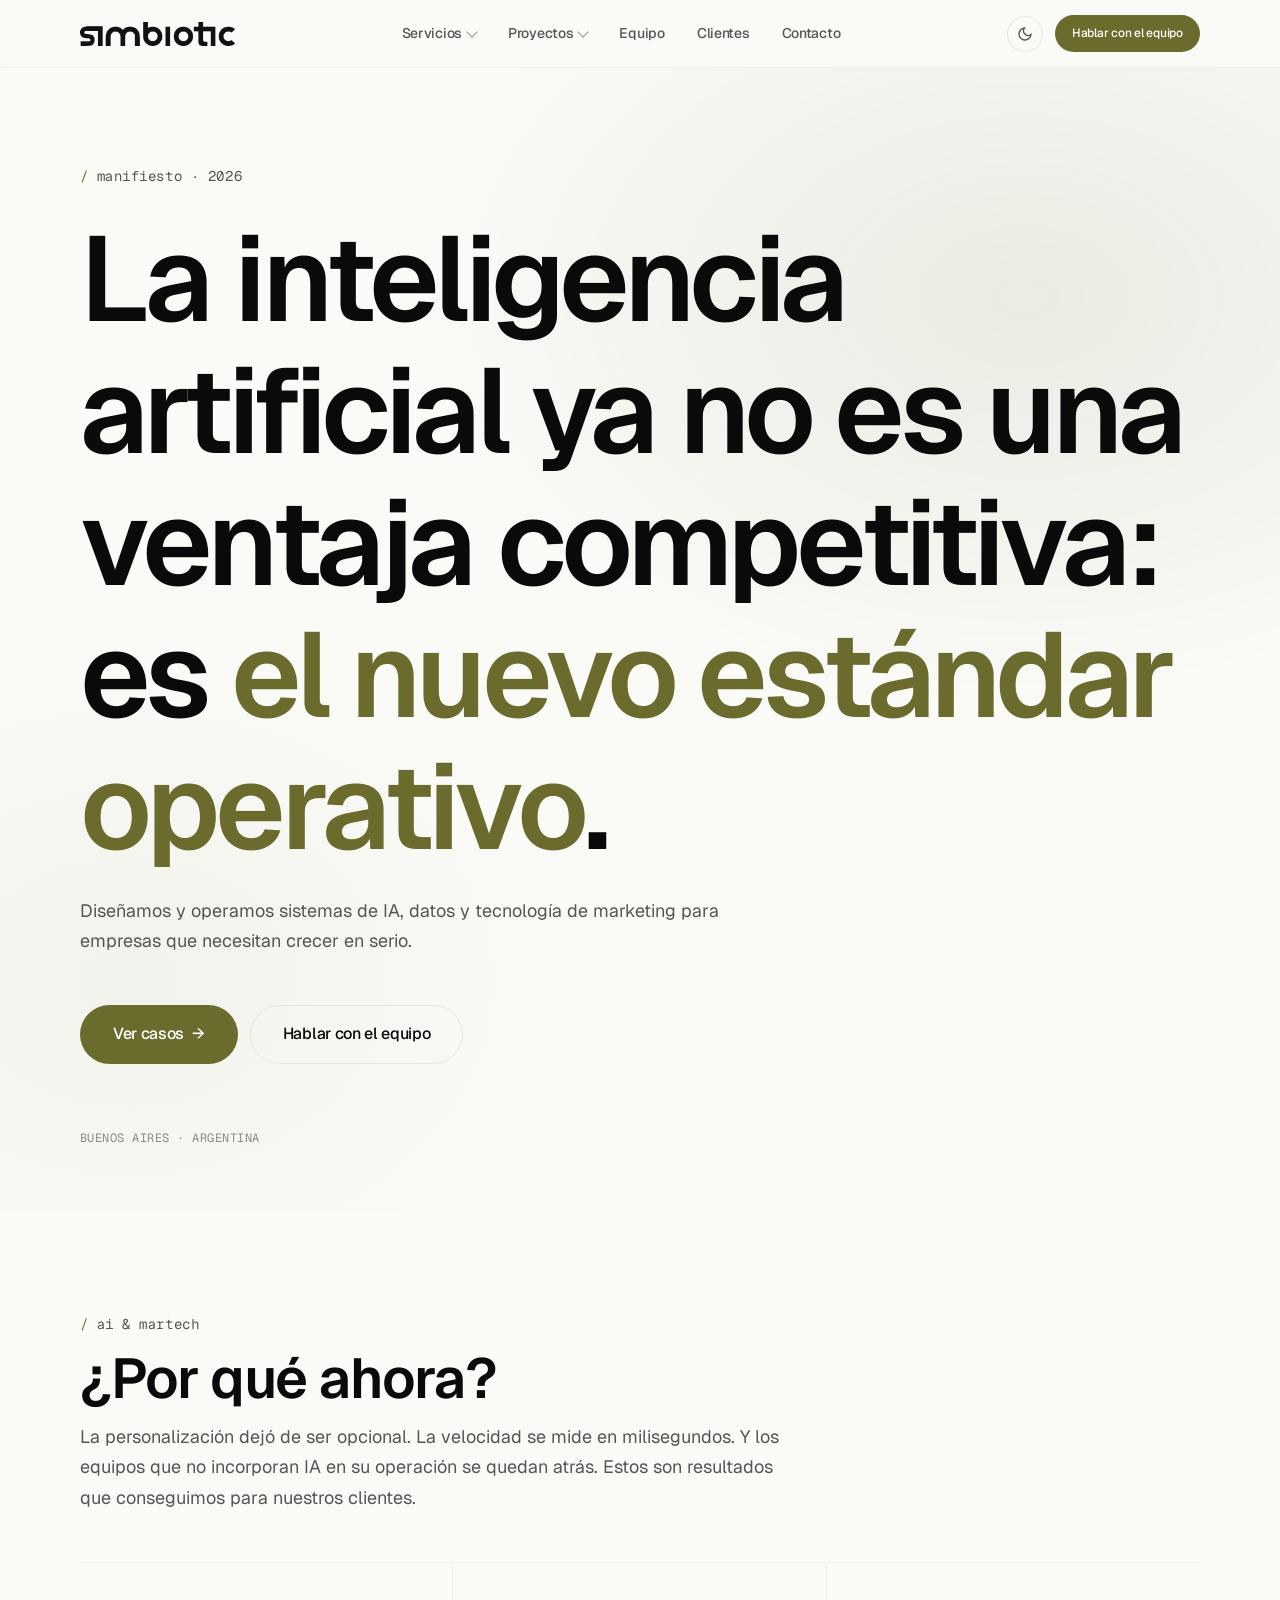
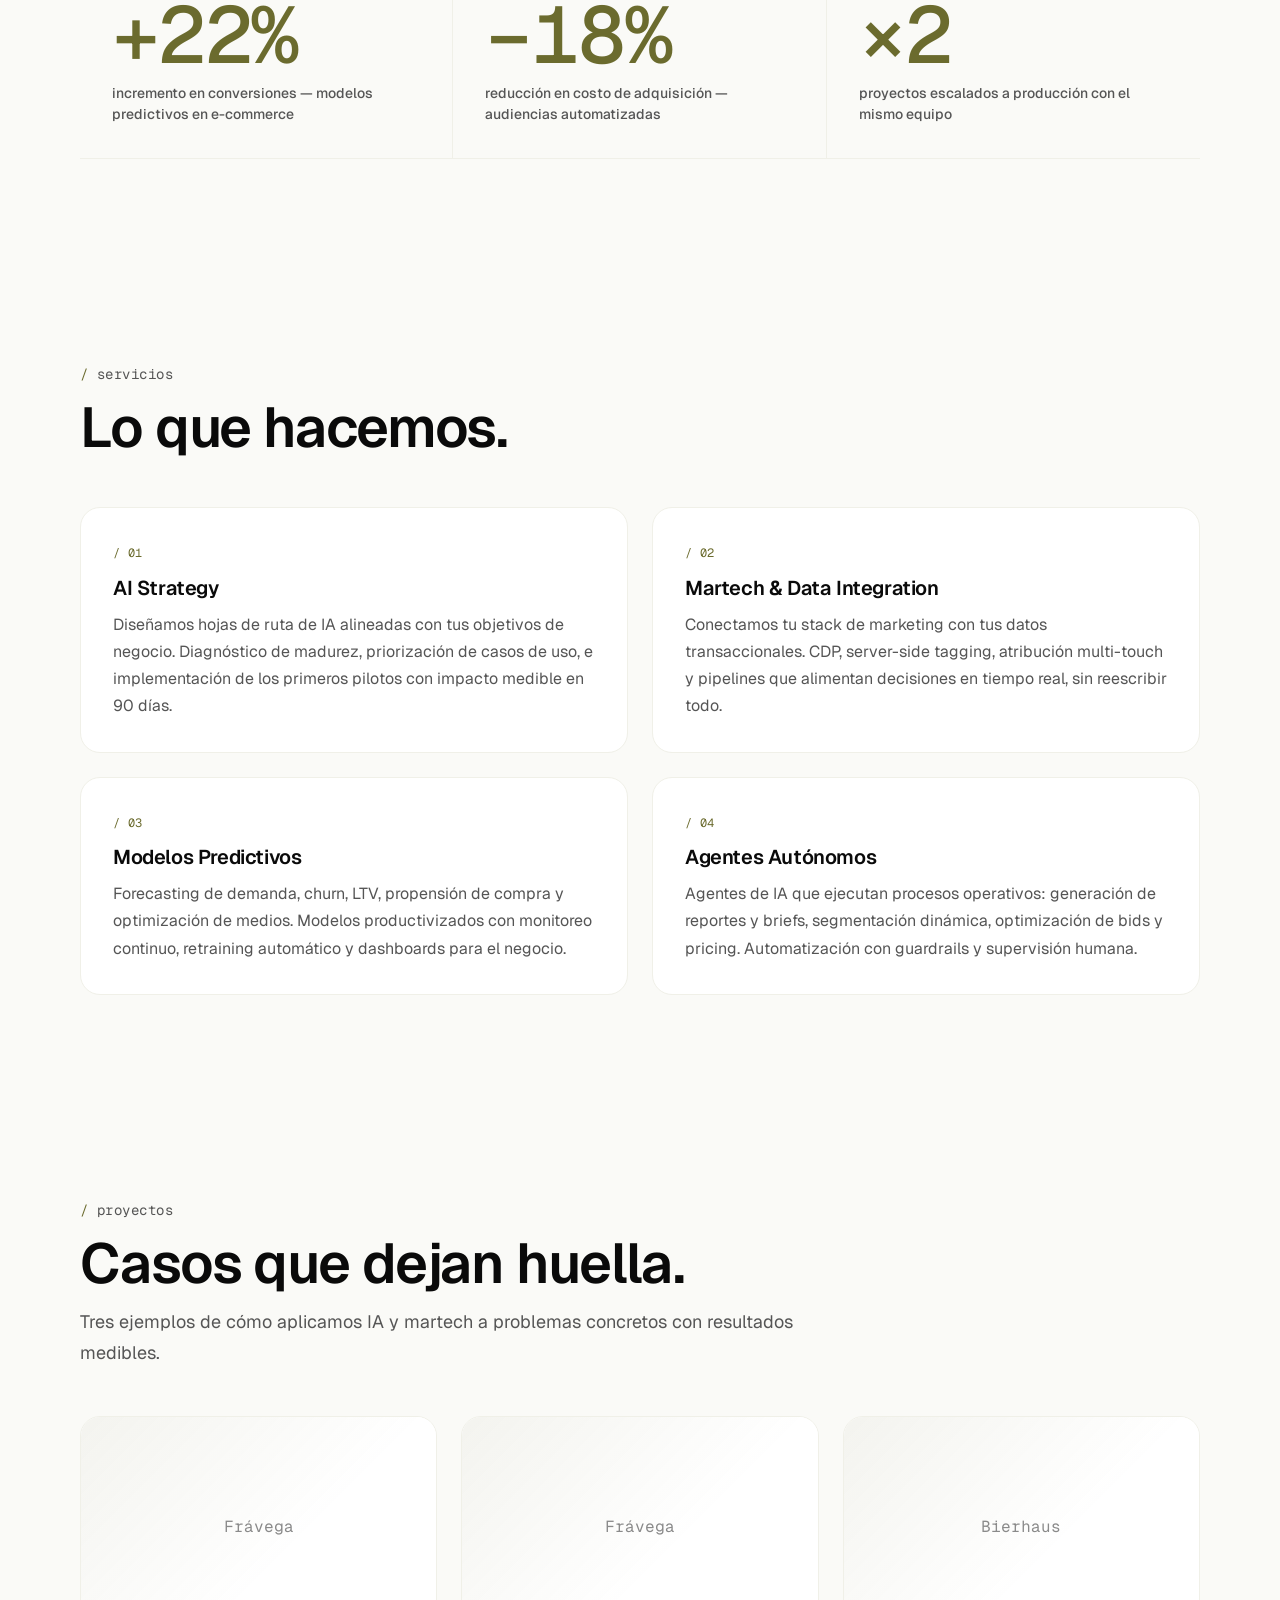
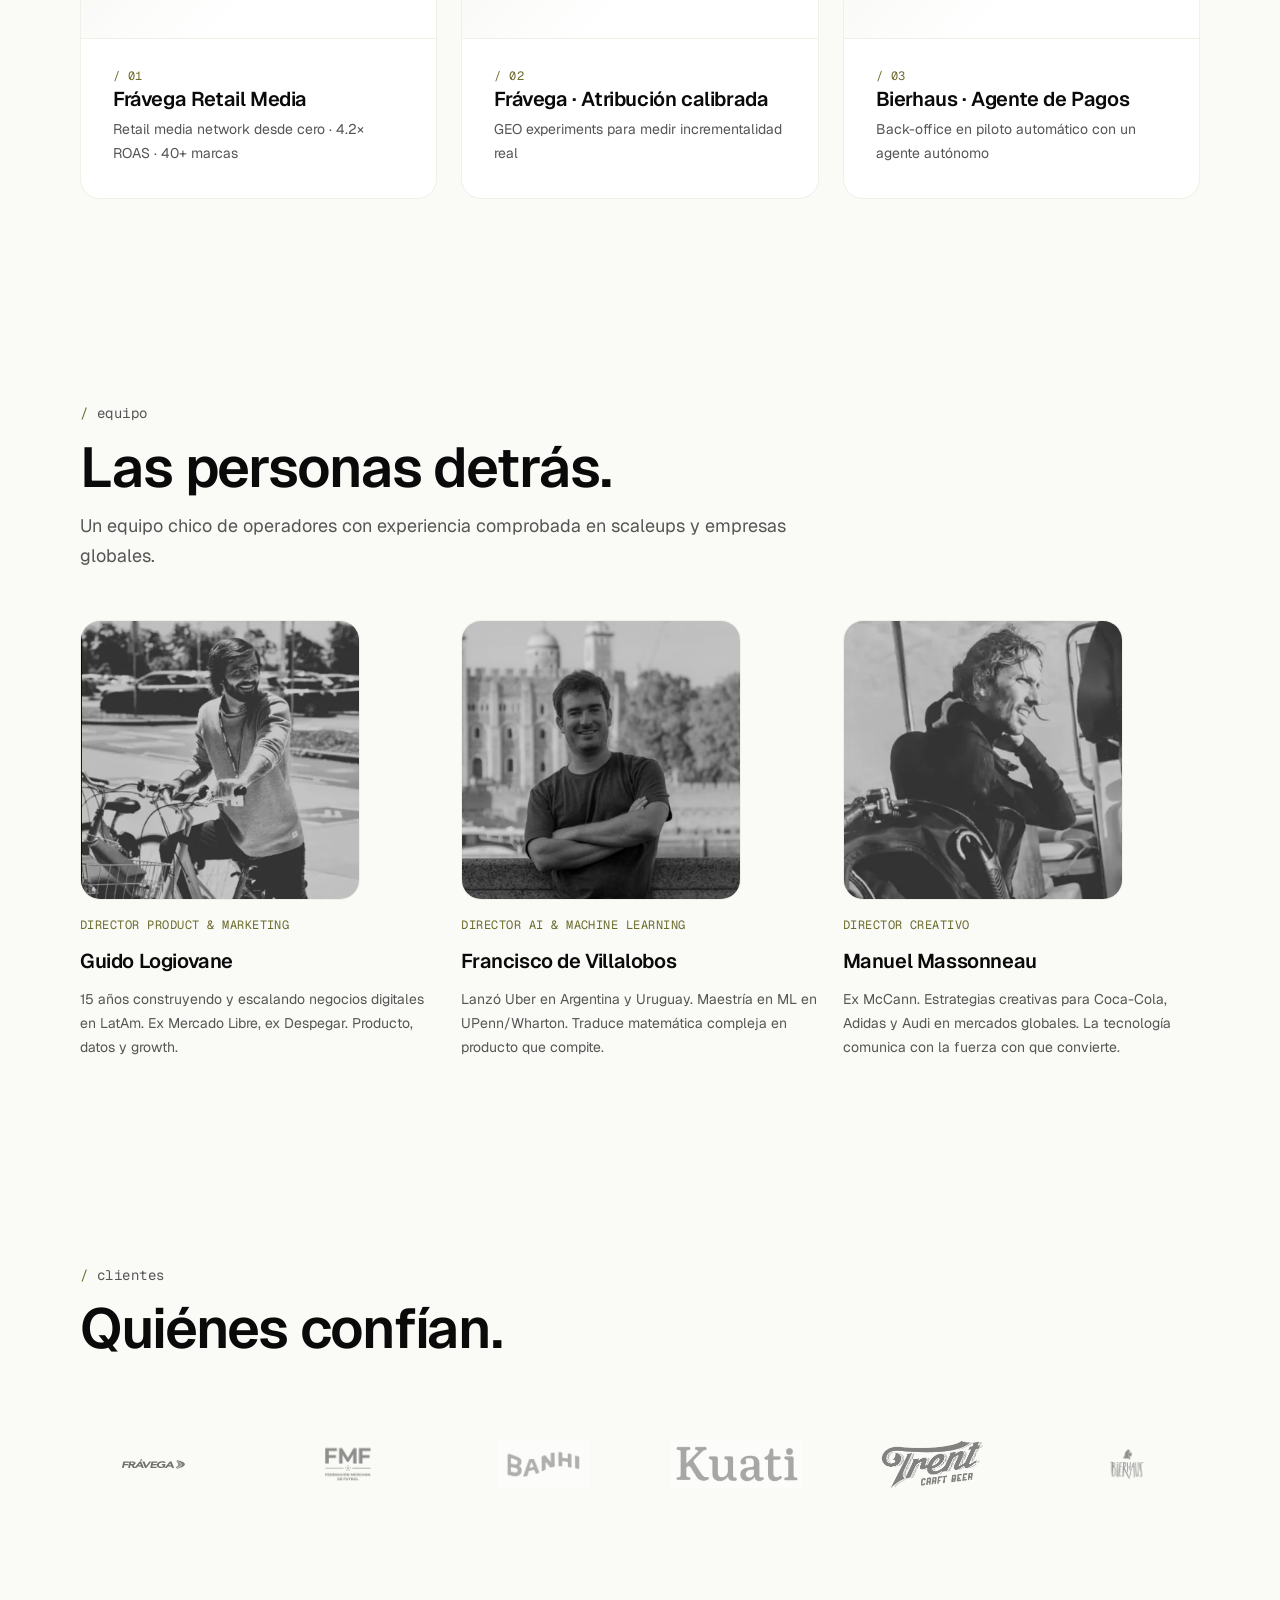
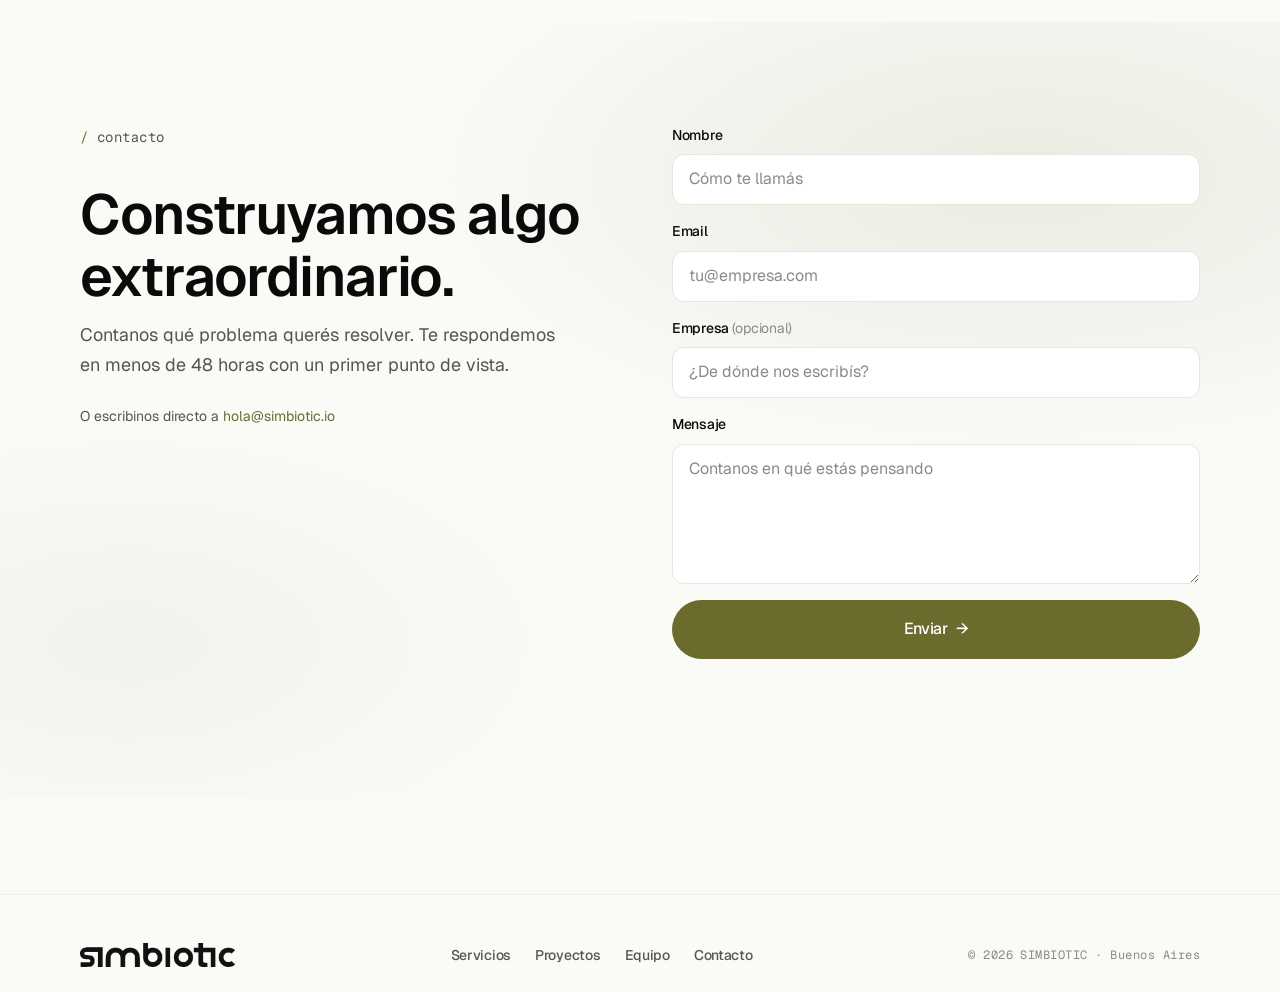
==== index.html @ d479ae29 "fix(content): correccion de Media Mix + reemplazo de izzi por Bierhaus CORRECCIONES POR FEEDBACK DEL" ====
<!doctype html>
<html lang="es">
<head>
  <meta charset="utf-8">
  <meta name="viewport" content="width=device-width, initial-scale=1, viewport-fit=cover">
  <meta name="description" content="SIMBIOTIC — Consultora de AI & Martech en Buenos Aires. Diseñamos y operamos sistemas de inteligencia artificial, datos y tecnología de marketing que crecen con tu negocio.">
  <meta name="theme-color" content="#fafaf7" media="(prefers-color-scheme: light)">
  <meta name="theme-color" content="#0a0a0a" media="(prefers-color-scheme: dark)">

  <title>SIMBIOTIC — AI & Martech Consultancy</title>

  <link rel="canonical" href="https://simbiotic.io/">
  <link rel="icon" type="image/png" sizes="16x16" href="./public/favicon-16.png">
  <link rel="icon" type="image/png" sizes="512x512" href="./public/pwa-512.png">
  <link rel="apple-touch-icon" href="./public/pwa-512.png">

  <!-- Anti-FOUC: aplica dark mode antes de renderizar si el usuario lo eligió. -->
  <script>
    (function () {
      try {
        if (localStorage.getItem("simbiotic-theme") === "dark") {
          document.documentElement.setAttribute("data-theme", "dark");
        }
      } catch (_) {}
    })();
  </script>

  <!-- Geist + Geist Mono via Google Fonts -->
  <link rel="preconnect" href="https://fonts.googleapis.com">
  <link rel="preconnect" href="https://fonts.gstatic.com" crossorigin>
  <link rel="stylesheet" href="https://fonts.googleapis.com/css2?family=Geist:wght@300;400;500;600;700&family=Geist+Mono:wght@400;500&display=swap">

  <link rel="stylesheet" href="./css/main.css">

  <!-- Open Graph (placeholder hasta generar OG image en Fase 6) -->
  <meta property="og:title" content="SIMBIOTIC — AI & Martech Consultancy">
  <meta property="og:description" content="Diseñamos sistemas de IA y martech que escalan. Consultora en Buenos Aires.">
  <meta property="og:url" content="https://simbiotic.io/">
  <meta property="og:type" content="website">
  <meta property="og:image" content="./assets/img/simbiotic-logo-blanco.png">
  <meta name="twitter:card" content="summary_large_image">
</head>
<body>

  <!-- ============================================================
       NAV
       ============================================================ -->
  <nav class="nav" aria-label="Principal">
    <div class="nav-inner">
      <a href="/" class="nav-logo" aria-label="SIMBIOTIC — Inicio">
        <img class="logo-dark"  src="./assets/img/simbiotic-logo-blanco.webp" alt="SIMBIOTIC" width="155" height="24">
        <img class="logo-light" src="./assets/img/simbiotic-logo-negro.webp"  alt=""           width="155" height="24" aria-hidden="true">
      </a>

      <ul class="nav-links">
        <!-- Mega: Servicios -->
        <li class="nav-item nav-item--mega">
          <button class="nav-link" type="button">Servicios</button>
          <div class="nav-mega nav-mega--services">
            <div class="nav-mega-inner">
              <a class="nav-mega-feature" href="#servicios">
                <span class="tag tag-accent">destacado</span>
                <h3>AI Strategy</h3>
                <p>Hojas de ruta para integrar IA en operaciones, marketing y producto. Foco en ROI y adopción real.</p>
              </a>
              <div>
                <p class="nav-mega-list-title">capacidades</p>
                <ul class="nav-mega-list">
                  <li><a class="nav-mega-link" href="#servicios">
                    <strong>Modelos predictivos</strong>
                    <span>Forecasting, churn, LTV, propensión</span>
                  </a></li>
                  <li><a class="nav-mega-link" href="#servicios">
                    <strong>Martech & Data</strong>
                    <span>CDP, server-side tagging, atribución</span>
                  </a></li>
                  <li><a class="nav-mega-link" href="#servicios">
                    <strong>Agentes autónomos</strong>
                    <span>Reportes, briefs, optimización de bids</span>
                  </a></li>
                </ul>
              </div>
              <div>
                <p class="nav-mega-list-title">industrias</p>
                <ul class="nav-mega-list">
                  <li><a class="nav-mega-link" href="#proyectos"><strong>Retail</strong><span>E-commerce, retail media, pricing</span></a></li>
                  <li><a class="nav-mega-link" href="#proyectos"><strong>Telco</strong><span>Churn, upsell, retención</span></a></li>
                  <li><a class="nav-mega-link" href="#proyectos"><strong>Financial Services</strong><span>Fraud, scoring, growth</span></a></li>
                </ul>
              </div>
            </div>
          </div>
        </li>

        <!-- Mega: Proyectos -->
        <li class="nav-item nav-item--mega">
          <button class="nav-link" type="button">Proyectos</button>
          <div class="nav-mega nav-mega--projects">
            <div class="nav-mega-inner">
              <a class="nav-mega-tile" href="./casos/fravega-retail-media.html">
                <div class="nav-mega-tile-media" data-placeholder="Frávega"></div>
                <span class="nav-mega-tile-num">/ 01</span>
                <h4 class="nav-mega-tile-title">Frávega Retail Media</h4>
                <p class="nav-mega-tile-meta">Retail media network · 4.2× ROAS</p>
              </a>
              <a class="nav-mega-tile" href="./casos/fravega-media-mix.html">
                <div class="nav-mega-tile-media" data-placeholder="Frávega"></div>
                <span class="nav-mega-tile-num">/ 02</span>
                <h4 class="nav-mega-tile-title">Frávega · Atribución</h4>
                <p class="nav-mega-tile-meta">GEO experiments · branding + performance</p>
              </a>
              <a class="nav-mega-tile" href="./casos/bierhaus-pagos.html">
                <div class="nav-mega-tile-media" data-placeholder="Bierhaus"></div>
                <span class="nav-mega-tile-num">/ 03</span>
                <h4 class="nav-mega-tile-title">Bierhaus · Agente de Pagos</h4>
                <p class="nav-mega-tile-meta">Back-office en piloto automático</p>
              </a>
            </div>
          </div>
        </li>

        <li class="nav-item"><a class="nav-link" href="#equipo">Equipo</a></li>
        <li class="nav-item"><a class="nav-link" href="#clientes">Clientes</a></li>
        <li class="nav-item"><a class="nav-link" href="#contacto">Contacto</a></li>
      </ul>

      <div class="nav-actions">
        <button class="theme-toggle" data-theme-toggle aria-label="Cambiar tema">
          <svg class="icon-light" viewBox="0 0 24 24" fill="none" stroke="currentColor" stroke-width="2" aria-hidden="true">
            <circle cx="12" cy="12" r="4"/>
            <path d="M12 2v2M12 20v2M4.93 4.93l1.41 1.41M17.66 17.66l1.41 1.41M2 12h2M20 12h2M6.34 17.66l-1.41 1.41M19.07 4.93l-1.41 1.41"/>
          </svg>
          <svg class="icon-dark" viewBox="0 0 24 24" fill="none" stroke="currentColor" stroke-width="2" aria-hidden="true">
            <path d="M21 12.79A9 9 0 1 1 11.21 3 7 7 0 0 0 21 12.79z"/>
          </svg>
        </button>
        <a class="btn btn-primary btn-sm" href="#contacto">Hablar con el equipo</a>
        <button class="nav-toggle" aria-label="Abrir menú" aria-expanded="false">
          <span></span>
        </button>
      </div>
    </div>
  </nav>

  <main>

    <!-- ============================================================
         HERO + MANIFIESTO
         ============================================================ -->
    <section class="hero hero-mesh" id="inicio">
      <div class="container">
        <span class="section-tag reveal">manifiesto · 2026</span>
        <h1 class="hero-quote reveal">
          La inteligencia artificial ya no es una ventaja competitiva: es <span class="accent">el nuevo estándar operativo</span>.
        </h1>
        <p class="hero-sub reveal">
          Diseñamos y operamos sistemas de IA, datos y tecnología de marketing
          para empresas que necesitan crecer en serio.
        </p>
        <div class="hero-actions reveal">
          <a class="btn btn-primary btn-lg btn-arrow" href="#proyectos">Ver casos</a>
          <a class="btn btn-ghost btn-lg" href="#contacto">Hablar con el equipo</a>
        </div>
        <p class="mono text-subtle reveal" style="margin-top: var(--space-8); font-size: var(--fs-xs); letter-spacing: var(--tracking-wide); text-transform: uppercase;">
          Buenos Aires · Argentina
        </p>
      </div>
    </section>

    <!-- ============================================================
         AI & MARTECH — KPIs
         ============================================================ -->
    <section class="section" id="por-que">
      <div class="container">
        <div class="section-head reveal">
          <span class="section-tag">ai & martech</span>
          <h2>¿Por qué ahora?</h2>
          <p class="text-muted" style="font-size: var(--fs-lg);">
            La personalización dejó de ser opcional. La velocidad se mide en milisegundos. Y los equipos que no incorporan IA en su operación se quedan atrás. Estos son resultados que conseguimos para nuestros clientes.
          </p>
        </div>

        <div class="kpi-row reveal">
          <div class="kpi">
            <span class="kpi-value"><span class="accent">+22%</span></span>
            <span class="kpi-label">incremento en conversiones — modelos predictivos en e-commerce</span>
          </div>
          <div class="kpi">
            <span class="kpi-value"><span class="accent">−18%</span></span>
            <span class="kpi-label">reducción en costo de adquisición — audiencias automatizadas</span>
          </div>
          <div class="kpi">
            <span class="kpi-value"><span class="accent">×2</span></span>
            <span class="kpi-label">proyectos escalados a producción con el mismo equipo</span>
          </div>
        </div>
      </div>
    </section>

    <!-- ============================================================
         SERVICIOS
         ============================================================ -->
    <section class="section" id="servicios">
      <div class="container">
        <div class="section-head reveal">
          <span class="section-tag">servicios</span>
          <h2>Lo que hacemos.</h2>
        </div>

        <div class="grid-2">
          <article class="card card-service reveal">
            <span class="mono text-accent" style="font-size: var(--fs-xs); letter-spacing: var(--tracking-wide);">/ 01</span>
            <h3 class="card-title" style="margin-top: var(--space-3);">AI Strategy</h3>
            <p class="card-body">
              Diseñamos hojas de ruta de IA alineadas con tus objetivos de negocio.
              Diagnóstico de madurez, priorización de casos de uso, e implementación
              de los primeros pilotos con impacto medible en 90 días.
            </p>
          </article>

          <article class="card card-service reveal">
            <span class="mono text-accent" style="font-size: var(--fs-xs); letter-spacing: var(--tracking-wide);">/ 02</span>
            <h3 class="card-title" style="margin-top: var(--space-3);">Martech & Data Integration</h3>
            <p class="card-body">
              Conectamos tu stack de marketing con tus datos transaccionales.
              CDP, server-side tagging, atribución multi-touch y pipelines que
              alimentan decisiones en tiempo real, sin reescribir todo.
            </p>
          </article>

          <article class="card card-service reveal">
            <span class="mono text-accent" style="font-size: var(--fs-xs); letter-spacing: var(--tracking-wide);">/ 03</span>
            <h3 class="card-title" style="margin-top: var(--space-3);">Modelos Predictivos</h3>
            <p class="card-body">
              Forecasting de demanda, churn, LTV, propensión de compra y
              optimización de medios. Modelos productivizados con monitoreo
              continuo, retraining automático y dashboards para el negocio.
            </p>
          </article>

          <article class="card card-service reveal">
            <span class="mono text-accent" style="font-size: var(--fs-xs); letter-spacing: var(--tracking-wide);">/ 04</span>
            <h3 class="card-title" style="margin-top: var(--space-3);">Agentes Autónomos</h3>
            <p class="card-body">
              Agentes de IA que ejecutan procesos operativos: generación de
              reportes y briefs, segmentación dinámica, optimización de bids
              y pricing. Automatización con guardrails y supervisión humana.
            </p>
          </article>
        </div>
      </div>
    </section>

    <!-- ============================================================
         PROYECTOS / CASOS
         ============================================================ -->
    <section class="section" id="proyectos">
      <div class="container">
        <div class="section-head reveal">
          <span class="section-tag">proyectos</span>
          <h2>Casos que dejan huella.</h2>
          <p class="text-muted" style="font-size: var(--fs-lg);">
            Tres ejemplos de cómo aplicamos IA y martech a problemas concretos
            con resultados medibles.
          </p>
        </div>

        <div class="grid-3">
          <a class="case-card reveal" href="./casos/fravega-retail-media.html">
            <div class="case-card-media" style="background: linear-gradient(135deg, var(--accent-soft), transparent 60%), var(--surface-elevated);">
              <span class="mono text-subtle">Frávega</span>
            </div>
            <div class="case-card-body">
              <span class="case-card-num">/ 01</span>
              <h3 class="case-card-title">Frávega Retail Media</h3>
              <p class="case-card-meta">Retail media network desde cero · 4.2× ROAS · 40+ marcas</p>
            </div>
          </a>

          <a class="case-card reveal" href="./casos/fravega-media-mix.html">
            <div class="case-card-media" style="background: linear-gradient(135deg, var(--accent-soft), transparent 60%), var(--surface-elevated);">
              <span class="mono text-subtle">Frávega</span>
            </div>
            <div class="case-card-body">
              <span class="case-card-num">/ 02</span>
              <h3 class="case-card-title">Frávega · Atribución calibrada</h3>
              <p class="case-card-meta">GEO experiments para medir incrementalidad real</p>
            </div>
          </a>

          <a class="case-card reveal" href="./casos/bierhaus-pagos.html">
            <div class="case-card-media" style="background: linear-gradient(135deg, var(--accent-soft), transparent 60%), var(--surface-elevated);">
              <span class="mono text-subtle">Bierhaus</span>
            </div>
            <div class="case-card-body">
              <span class="case-card-num">/ 03</span>
              <h3 class="case-card-title">Bierhaus · Agente de Pagos</h3>
              <p class="case-card-meta">Back-office en piloto automático con un agente autónomo</p>
            </div>
          </a>
        </div>
      </div>
    </section>

    <!-- ============================================================
         EQUIPO
         ============================================================ -->
    <section class="section" id="equipo">
      <div class="container">
        <div class="section-head reveal">
          <span class="section-tag">equipo</span>
          <h2>Las personas detrás.</h2>
          <p class="text-muted" style="font-size: var(--fs-lg);">
            Un equipo chico de operadores con experiencia comprobada en
            scaleups y empresas globales.
          </p>
        </div>

        <div class="grid-3">
          <article class="team-card reveal">
            <div class="team-photo">
              <img src="./assets/img/team/guido.webp" alt="Foto de Guido Logiovane" width="280" height="280" loading="lazy">
            </div>
            <span class="team-role">Director Product & Marketing</span>
            <h3 class="team-name">Guido Logiovane</h3>
            <p class="team-bio">
              15 años construyendo y escalando negocios digitales en LatAm.
              Ex Mercado Libre, ex Despegar. Producto, datos y growth.
            </p>
          </article>

          <article class="team-card reveal">
            <div class="team-photo">
              <img src="./assets/img/team/francisco.webp" alt="Foto de Francisco de Villalobos" width="280" height="280" loading="lazy">
            </div>
            <span class="team-role">Director AI & Machine Learning</span>
            <h3 class="team-name">Francisco de Villalobos</h3>
            <p class="team-bio">
              Lanzó Uber en Argentina y Uruguay. Maestría en ML en UPenn/Wharton.
              Traduce matemática compleja en producto que compite.
            </p>
          </article>

          <article class="team-card reveal">
            <div class="team-photo">
              <img src="./assets/img/team/manuel.webp" alt="Foto de Manuel Massonneau" width="280" height="280" loading="lazy">
            </div>
            <span class="team-role">Director Creativo</span>
            <h3 class="team-name">Manuel Massonneau</h3>
            <p class="team-bio">
              Ex McCann. Estrategias creativas para Coca-Cola, Adidas y Audi
              en mercados globales. La tecnología comunica con la fuerza con que convierte.
            </p>
          </article>
        </div>
      </div>
    </section>

    <!-- ============================================================
         CLIENTES
         ============================================================ -->
    <section class="section" id="clientes">
      <div class="container">
        <div class="section-head reveal">
          <span class="section-tag">clientes</span>
          <h2>Quiénes confían.</h2>
        </div>

        <div class="clients-strip reveal">
          <div class="client-logo"><img src="./assets/img/clients/fravega.svg" alt="Frávega" loading="lazy"></div>
          <div class="client-logo"><img src="./assets/img/clients/fmf.webp"    alt="FMF — Federación Mexicana de Fútbol" loading="lazy"></div>
          <div class="client-logo"><img src="./assets/img/clients/banhi.webp"  alt="BANHI" loading="lazy"></div>
          <div class="client-logo"><img src="./assets/img/clients/kuati.webp"  alt="Kuati" loading="lazy"></div>
          <div class="client-logo"><img src="./assets/img/clients/trent.webp"  alt="Trent Craft Beer" loading="lazy"></div>
          <div class="client-logo"><img src="./assets/img/clients/bierhaus.webp" alt="Bierhaus" loading="lazy"></div>
        </div>
      </div>
    </section>

    <!-- ============================================================
         CONTACTO
         ============================================================ -->
    <section class="section hero-mesh" id="contacto">
      <div class="container grid-2" style="gap: var(--space-8); align-items: start;">
        <div class="reveal">
          <span class="section-tag">contacto</span>
          <h2 style="font-size: var(--fs-4xl); letter-spacing: var(--tracking-tight); margin-block: var(--space-3);">
            Construyamos algo<br>extraordinario.
          </h2>
          <p class="text-muted" style="font-size: var(--fs-lg); max-width: 40ch;">
            Contanos qué problema querés resolver. Te respondemos en menos de 48 horas con un primer punto de vista.
          </p>
          <p class="text-muted" style="margin-top: var(--space-5); font-size: var(--fs-sm);">
            O escribinos directo a <a href="mailto:hola@simbiotic.io" class="text-accent">hola@simbiotic.io</a>
          </p>
        </div>

        <form class="reveal" id="contact-form" action="mailto:hola@simbiotic.io" method="POST" enctype="text/plain" style="display: flex; flex-direction: column; gap: var(--space-4);">
          <div class="field">
            <label class="field-label" for="cf-name">Nombre</label>
            <input class="field-input" id="cf-name" name="name" type="text" placeholder="Cómo te llamás" required autocomplete="name">
          </div>
          <div class="field">
            <label class="field-label" for="cf-email">Email</label>
            <input class="field-input" id="cf-email" name="email" type="email" placeholder="tu@empresa.com" required autocomplete="email">
          </div>
          <div class="field">
            <label class="field-label" for="cf-company">Empresa <span class="text-subtle" style="font-weight: 400;">(opcional)</span></label>
            <input class="field-input" id="cf-company" name="company" type="text" placeholder="¿De dónde nos escribís?" autocomplete="organization">
          </div>
          <div class="field">
            <label class="field-label" for="cf-message">Mensaje</label>
            <textarea class="field-textarea" id="cf-message" name="message" placeholder="Contanos en qué estás pensando" required></textarea>
          </div>
          <!-- Honeypot anti-spam (oculto al usuario, visible para bots) -->
          <div style="position: absolute; left: -9999px;" aria-hidden="true">
            <label>No completes este campo: <input type="text" name="website" tabindex="-1" autocomplete="off"></label>
          </div>
          <button class="btn btn-primary btn-lg btn-arrow" type="submit">Enviar</button>
          <p id="cf-status" class="text-muted" style="font-size: var(--fs-sm); min-height: 1.5em;" role="status" aria-live="polite"></p>
        </form>
      </div>
    </section>

  </main>

  <!-- ============================================================
       FOOTER
       ============================================================ -->
  <footer class="footer">
    <div class="container footer-inner">
      <a href="/" class="nav-logo" aria-label="SIMBIOTIC">
        <img class="logo-dark"  src="./assets/img/simbiotic-logo-blanco.webp" alt="SIMBIOTIC" width="120" height="19">
        <img class="logo-light" src="./assets/img/simbiotic-logo-negro.webp"  alt=""           width="120" height="19" aria-hidden="true">
      </a>
      <nav aria-label="Footer">
        <ul style="display: flex; gap: var(--space-5); list-style: none; padding: 0; margin: 0; flex-wrap: wrap;">
          <li><a class="nav-link" href="#servicios">Servicios</a></li>
          <li><a class="nav-link" href="#proyectos">Proyectos</a></li>
          <li><a class="nav-link" href="#equipo">Equipo</a></li>
          <li><a class="nav-link" href="#contacto">Contacto</a></li>
        </ul>
      </nav>
      <span class="footer-meta">© 2026 SIMBIOTIC · Buenos Aires</span>
    </div>
  </footer>

  <script src="./js/theme-toggle.js" defer></script>
  <script src="./js/nav.js" defer></script>
  <script>
    // ============================================================
    // Form: progressive enhancement.
    // - Sin JS: el form usa action="mailto:" y abre el cliente de email.
    // - Con JS: en Fase 5 reemplazamos por fetch a /api/contact.
    // - Por ahora: validación básica + mensaje de "abriendo email".
    // ============================================================
    document.addEventListener("DOMContentLoaded", function () {
      var form = document.getElementById("contact-form");
      var status = document.getElementById("cf-status");
      if (!form) return;
      form.addEventListener("submit", function (e) {
        // Honeypot check
        if (form.elements.website && form.elements.website.value) {
          e.preventDefault();
          return;
        }
        if (status) status.textContent = "Abriendo tu cliente de email…";
        // Fase 5: aquí va e.preventDefault() + fetch('/api/contact', ...)
      });
    });

    // Smooth scroll para anchor links del nav (cierra mega-menu si abierto)
    document.addEventListener("click", function (e) {
      var link = e.target.closest('a[href^="#"]');
      if (!link) return;
      var id = link.getAttribute("href").slice(1);
      if (!id) return;
      var target = document.getElementById(id);
      if (!target) return;
      e.preventDefault();
      target.scrollIntoView({ behavior: "smooth", block: "start" });
      // Cerrar mega-menus
      document.querySelectorAll(".nav-item--mega.is-open").forEach(function (i) {
        i.classList.remove("is-open");
        var btn = i.querySelector(".nav-link");
        if (btn) btn.setAttribute("aria-expanded", "false");
      });
      // Cerrar mobile drawer
      var nav = document.querySelector(".nav");
      if (nav && nav.classList.contains("is-open")) {
        nav.classList.remove("is-open");
        var t = nav.querySelector(".nav-toggle");
        if (t) { t.classList.remove("is-open"); t.setAttribute("aria-expanded", "false"); }
        document.body.style.overflow = "";
      }
    });
  </script>
</body>
</html>
---- css/main.css ----
/* ============================================================
   SIMBIOTIC · main.css
   Punto único de entrada. Importa el sistema completo
   en orden cascada-friendly.
   ============================================================ */

@import url("./tokens.css");
@import url("./base.css");
@import url("./components.css");

/* ---------- Page-specific layout helpers que usan
   componentes pero no son componentes en sí. ----------- */

/* Hero */
.hero {
  position: relative;
  display: flex;
  flex-direction: column;
  justify-content: center;
  min-height: calc(100dvh - var(--nav-h));
  padding-block: var(--space-9) var(--space-8);
  overflow: hidden;
}
.hero-quote {
  font-size: var(--fs-display);
  font-weight: 600;
  line-height: var(--lh-tight);
  letter-spacing: var(--tracking-tighter);
  color: var(--text);
  max-width: 18ch;
}
.hero-quote .accent { color: var(--accent); }
.hero-sub {
  margin-top: var(--space-5);
  font-size: var(--fs-lg);
  color: var(--text-muted);
  max-width: 60ch;
  line-height: var(--lh-relaxed);
}
.hero-actions {
  display: flex;
  flex-wrap: wrap;
  gap: var(--space-3);
  margin-top: var(--space-7);
}

/* KPI strip horizontal con dividers */
.kpi-row {
  display: grid;
  grid-template-columns: repeat(3, 1fr);
  gap: 0;
  border-block: 1px solid var(--border-subtle);
}
.kpi-row .kpi {
  padding: var(--space-6);
  border-right: 1px solid var(--border-subtle);
}
.kpi-row .kpi:last-child { border-right: none; }
@media (max-width: 768px) {
  .kpi-row { grid-template-columns: 1fr; }
  .kpi-row .kpi {
    border-right: none;
    border-bottom: 1px solid var(--border-subtle);
  }
  .kpi-row .kpi:last-child { border-bottom: none; }
}

/* Grids genéricas */
.grid-2 { display: grid; grid-template-columns: repeat(2, 1fr); gap: var(--space-5); }
.grid-3 { display: grid; grid-template-columns: repeat(3, 1fr); gap: var(--space-5); }
.grid-4 { display: grid; grid-template-columns: repeat(4, 1fr); gap: var(--space-5); }
@media (max-width: 960px) {
  .grid-3, .grid-4 { grid-template-columns: repeat(2, 1fr); }
}
@media (max-width: 600px) {
  .grid-2, .grid-3, .grid-4 { grid-template-columns: 1fr; }
}

/* Section header (numeración + título) */
.section-head {
  display: flex;
  flex-direction: column;
  gap: var(--space-3);
  margin-bottom: var(--space-7);
  max-width: 720px;
}
.section-head h2 {
  font-size: var(--fs-4xl);
  letter-spacing: var(--tracking-tight);
}
.section-head .section-tag { margin-bottom: 0; }

/* Body offset to nav (fixed nav) */
body { padding-top: var(--nav-h); }

/* ============================================================
   PÁGINA DE CASO (/casos/*.html)
   ============================================================ */

/* Back link */
.case-back {
  display: inline-flex;
  align-items: center;
  gap: var(--space-2);
  font-family: var(--font-mono);
  font-size: var(--fs-xs);
  color: var(--text-muted);
  letter-spacing: var(--tracking-wide);
  text-transform: uppercase;
  margin-bottom: var(--space-6);
  transition: color var(--d-fast) var(--ease-out);
}
.case-back:hover { color: var(--accent); }

/* Hero del caso */
.case-page-hero {
  padding-block: var(--space-8) var(--space-6);
}
.case-page-hero h1 {
  font-size: var(--fs-5xl);
  letter-spacing: var(--tracking-tighter);
  max-width: 18ch;
  margin-block: var(--space-4);
}
.case-page-hero .case-lead {
  font-size: var(--fs-xl);
  color: var(--text-muted);
  max-width: 60ch;
  line-height: var(--lh-relaxed);
}
.case-page-hero-meta {
  display: flex;
  flex-wrap: wrap;
  gap: var(--space-3);
  margin-bottom: var(--space-2);
}

/* Imagen / placeholder grande del caso */
.case-page-media {
  margin-block: var(--space-7) var(--space-8);
  aspect-ratio: 21 / 9;
  border-radius: var(--radius-xl);
  border: 1px solid var(--border-subtle);
  background:
    linear-gradient(135deg, var(--accent-soft), transparent 50%),
    radial-gradient(ellipse at 70% 30%, var(--accent-glow), transparent 60%),
    var(--surface-elevated);
  display: flex;
  align-items: center;
  justify-content: center;
  overflow: hidden;
  position: relative;
}
.case-page-media::after {
  content: attr(data-label);
  font-family: var(--font-mono);
  font-size: var(--fs-sm);
  color: var(--text-subtle);
  letter-spacing: var(--tracking-wide);
  text-transform: uppercase;
}
.case-page-media img {
  width: 100%;
  height: 100%;
  object-fit: cover;
}

/* Body: 2 columnas (texto principal | resultados sticky aside) */
.case-page-body {
  display: grid;
  grid-template-columns: 1.4fr 1fr;
  gap: var(--space-8);
  align-items: start;
}
@media (max-width: 960px) {
  .case-page-body { grid-template-columns: 1fr; gap: var(--space-7); }
}

.case-section + .case-section { margin-top: var(--space-7); }
.case-section h2 {
  font-size: var(--fs-2xl);
  letter-spacing: var(--tracking-tight);
  margin-bottom: var(--space-4);
}
.case-section p {
  font-size: var(--fs-lg);
  line-height: var(--lh-relaxed);
  color: var(--text);
}
.case-section p + p { margin-top: var(--space-4); }

.case-results-aside {
  position: sticky;
  top: calc(var(--nav-h) + var(--space-5));
  padding: var(--space-6);
  border: 1px solid var(--border-subtle);
  border-radius: var(--radius-lg);
  background: var(--surface);
}
@media (max-width: 960px) {
  .case-results-aside { position: static; }
}
.case-results-aside h2 {
  font-size: var(--fs-lg);
  font-family: var(--font-mono);
  font-weight: 500;
  letter-spacing: var(--tracking-wide);
  text-transform: uppercase;
  color: var(--text-muted);
  margin-bottom: var(--space-5);
}
.case-results-grid {
  display: grid;
  grid-template-columns: 1fr 1fr;
  gap: var(--space-5) var(--space-4);
}
.result {
  display: flex;
  flex-direction: column;
  gap: var(--space-1);
  padding-block: var(--space-3);
  border-top: 1px solid var(--border-subtle);
}
.result:nth-child(-n+2) { border-top: none; padding-top: 0; }
.result-num {
  font-family: var(--font-mono);
  font-size: var(--fs-3xl);
  font-weight: 500;
  color: var(--accent);
  line-height: 1;
  letter-spacing: var(--tracking-tight);
  font-feature-settings: "tnum";
}
.result-label {
  font-size: var(--fs-xs);
  color: var(--text-muted);
  line-height: var(--lh-base);
}

/* CTA final */
.case-cta {
  text-align: center;
  padding-block: var(--space-9);
  margin-top: var(--space-8);
  border-top: 1px solid var(--border-subtle);
}
.case-cta h2 {
  font-size: var(--fs-4xl);
  letter-spacing: var(--tracking-tight);
  margin-block: var(--space-4) var(--space-5);
}
.case-cta p { max-width: 50ch; margin-inline: auto; }
.case-cta .hero-actions { justify-content: center; }

/* ---------- Scroll-driven animations (CSS native) ---------- */
@supports (animation-timeline: view()) {
  .reveal {
    animation: reveal-in linear both;
    animation-timeline: view();
    animation-range: entry 0% entry 80%;
  }
  @keyframes reveal-in {
    from { opacity: 0; transform: translateY(24px); }
    to   { opacity: 1; transform: translateY(0); }
  }
}

/* Fallback (sin scroll-timeline support): solo aparecen sin animación */
@supports not (animation-timeline: view()) {
  .reveal { opacity: 1; }
}
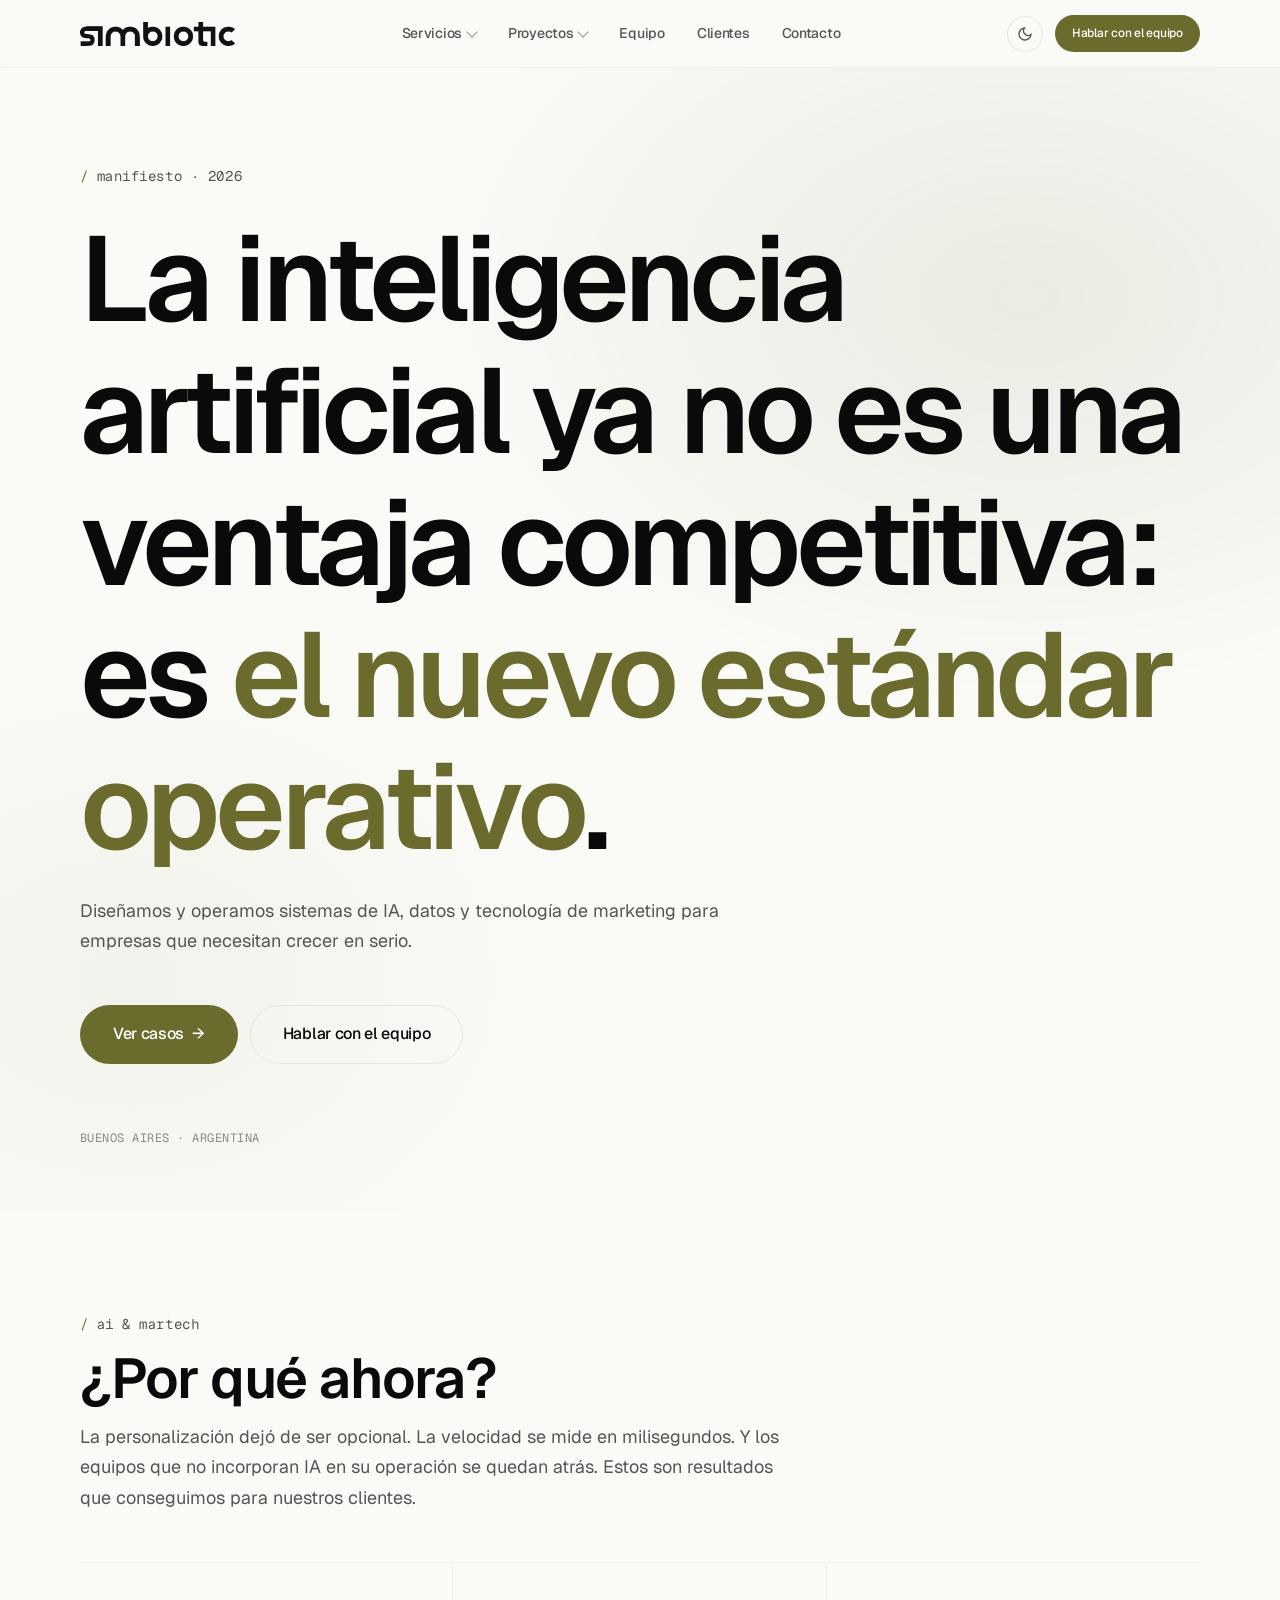
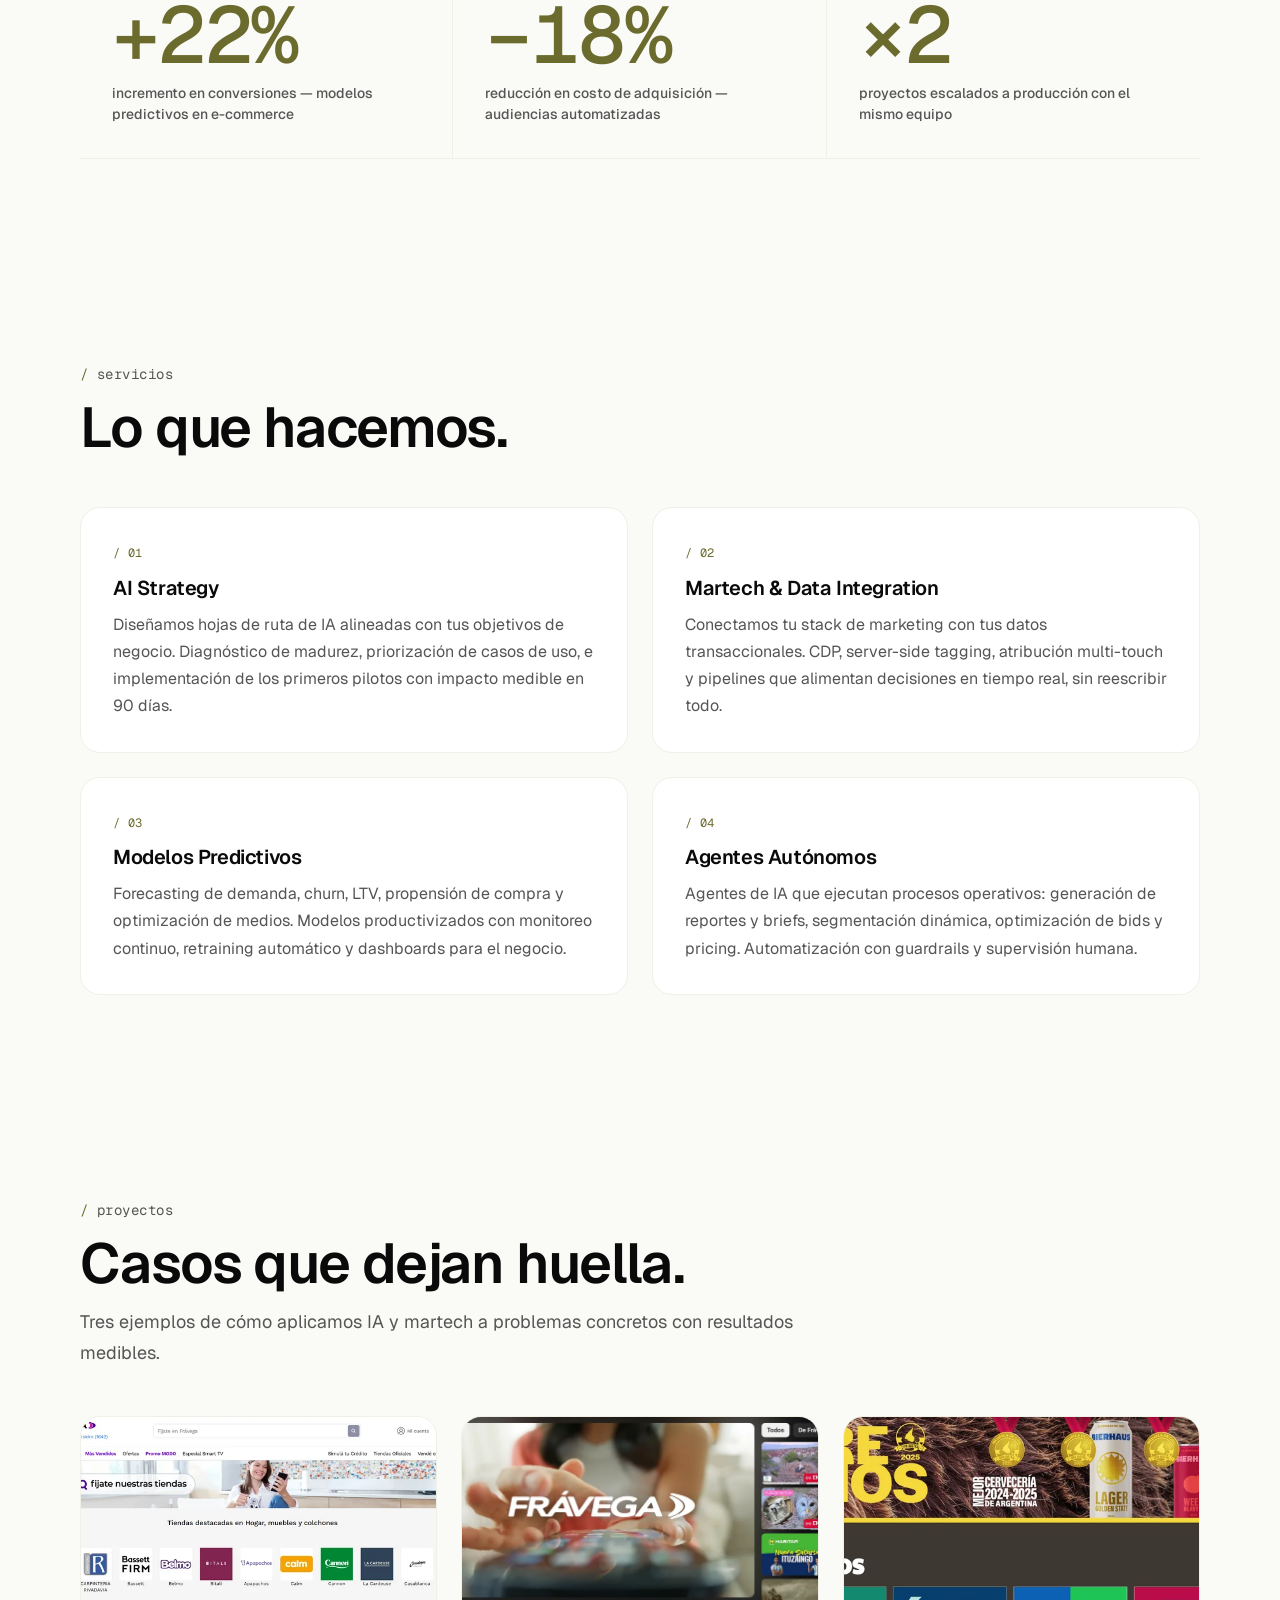
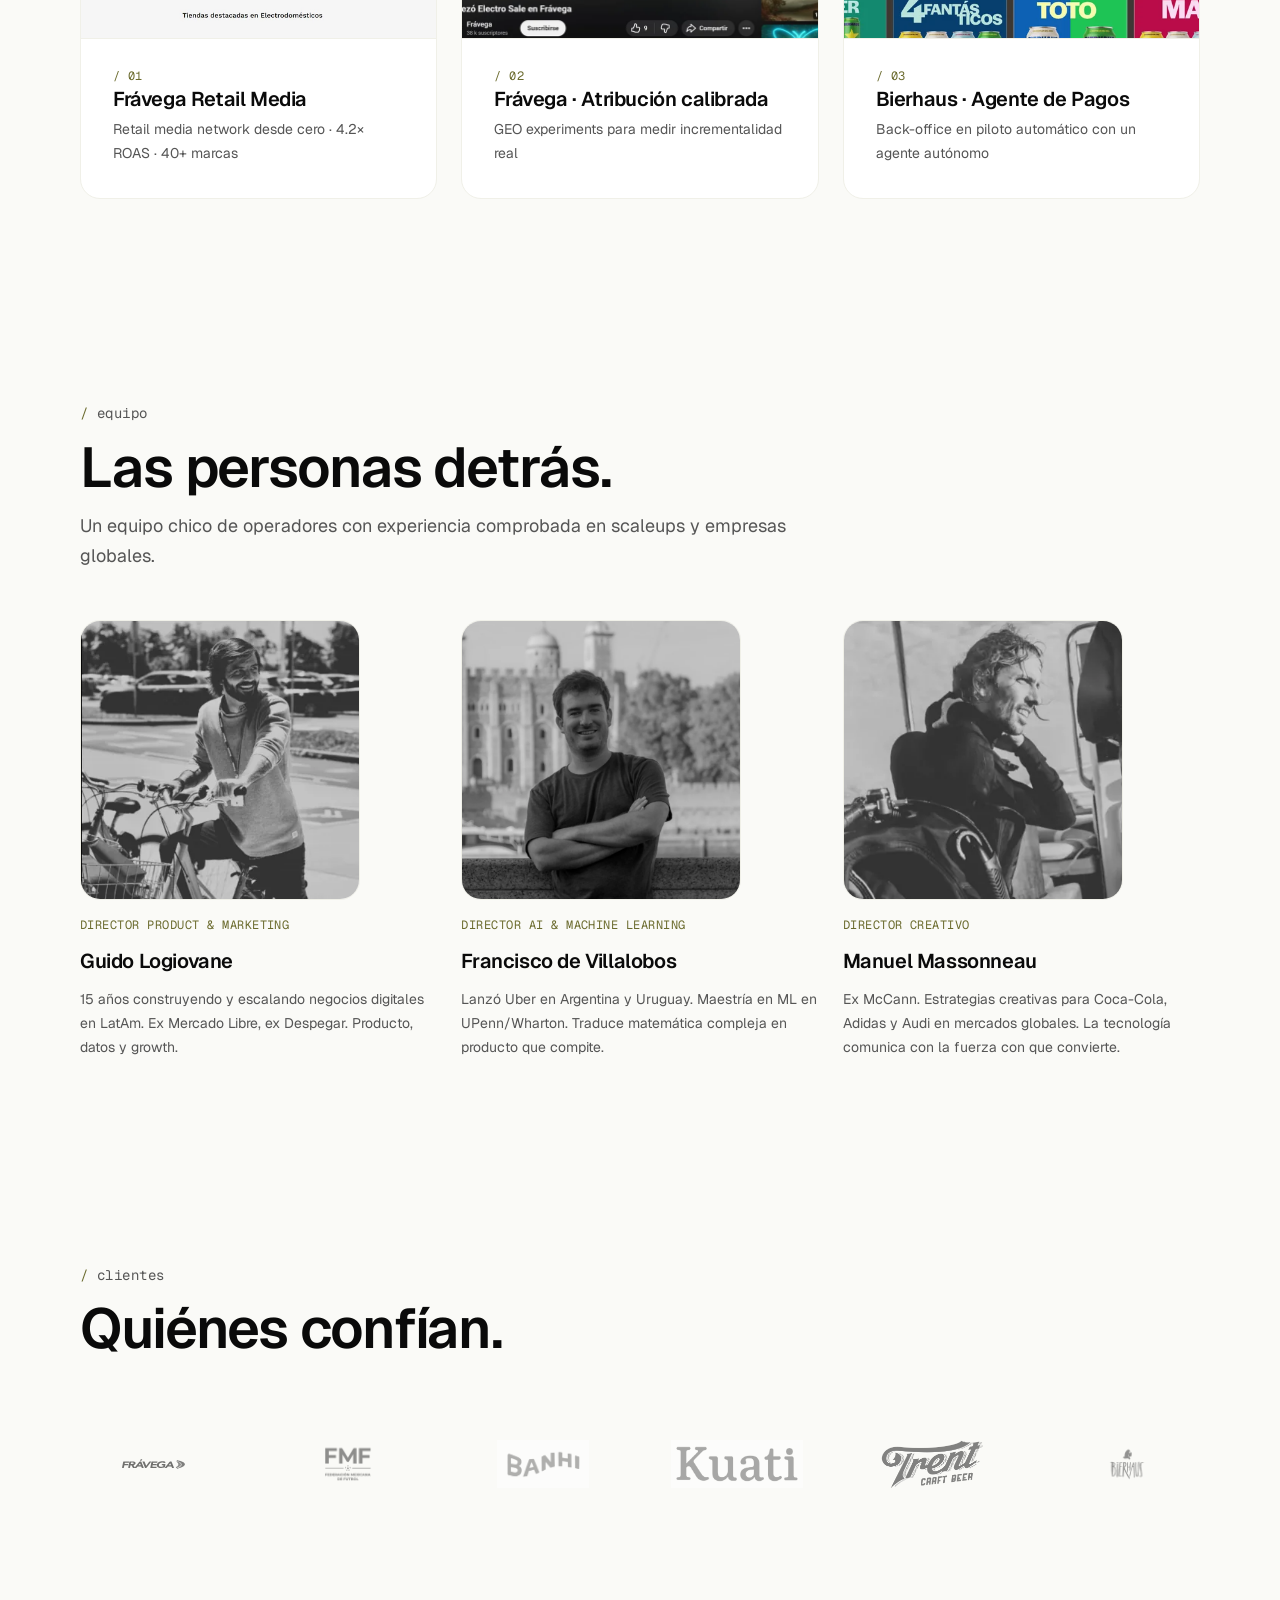
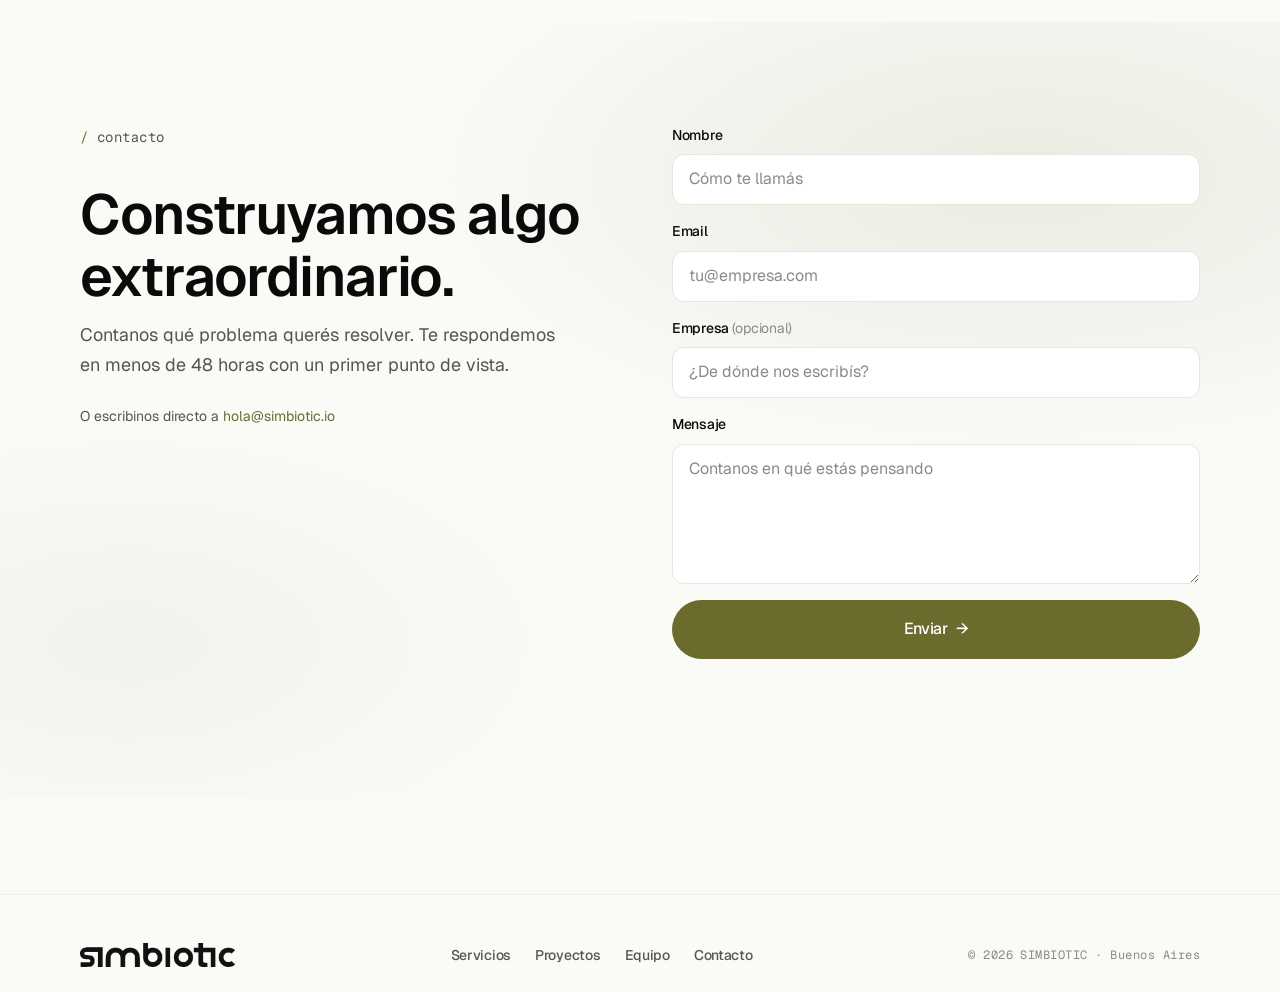
==== commit 2e81d699: "feat(cases): hero images reales optimizadas y wireadas El usuario aporto 3 screenshots reales de cad" ====
--- a/index.html
+++ b/index.html
@@ -98,19 +98,19 @@
           <div class="nav-mega nav-mega--projects">
             <div class="nav-mega-inner">
               <a class="nav-mega-tile" href="./casos/fravega-retail-media.html">
-                <div class="nav-mega-tile-media" data-placeholder="Frávega"></div>
+                <div class="nav-mega-tile-media"><img src="./assets/img/cases/fravega-retail-media-thumb.webp" alt="Frávega · Retail Media" width="800" height="384" loading="lazy"></div>
                 <span class="nav-mega-tile-num">/ 01</span>
                 <h4 class="nav-mega-tile-title">Frávega Retail Media</h4>
                 <p class="nav-mega-tile-meta">Retail media network · 4.2× ROAS</p>
               </a>
               <a class="nav-mega-tile" href="./casos/fravega-media-mix.html">
-                <div class="nav-mega-tile-media" data-placeholder="Frávega"></div>
+                <div class="nav-mega-tile-media"><img src="./assets/img/cases/fravega-media-mix-thumb.webp" alt="Frávega · Atribución" width="800" height="445" loading="lazy"></div>
                 <span class="nav-mega-tile-num">/ 02</span>
                 <h4 class="nav-mega-tile-title">Frávega · Atribución</h4>
                 <p class="nav-mega-tile-meta">GEO experiments · branding + performance</p>
               </a>
               <a class="nav-mega-tile" href="./casos/bierhaus-pagos.html">
-                <div class="nav-mega-tile-media" data-placeholder="Bierhaus"></div>
+                <div class="nav-mega-tile-media"><img src="./assets/img/cases/bierhaus-pagos-thumb.webp" alt="Bierhaus" width="800" height="348" loading="lazy"></div>
                 <span class="nav-mega-tile-num">/ 03</span>
                 <h4 class="nav-mega-tile-title">Bierhaus · Agente de Pagos</h4>
                 <p class="nav-mega-tile-meta">Back-office en piloto automático</p>
@@ -267,8 +267,8 @@
 
         <div class="grid-3">
           <a class="case-card reveal" href="./casos/fravega-retail-media.html">
-            <div class="case-card-media" style="background: linear-gradient(135deg, var(--accent-soft), transparent 60%), var(--surface-elevated);">
-              <span class="mono text-subtle">Frávega</span>
+            <div class="case-card-media">
+              <img src="./assets/img/cases/fravega-retail-media-thumb.webp" alt="Frávega · Retail Media" width="800" height="384" loading="lazy">
             </div>
             <div class="case-card-body">
               <span class="case-card-num">/ 01</span>
@@ -278,8 +278,8 @@
           </a>
 
           <a class="case-card reveal" href="./casos/fravega-media-mix.html">
-            <div class="case-card-media" style="background: linear-gradient(135deg, var(--accent-soft), transparent 60%), var(--surface-elevated);">
-              <span class="mono text-subtle">Frávega</span>
+            <div class="case-card-media">
+              <img src="./assets/img/cases/fravega-media-mix-thumb.webp" alt="Frávega · Atribución calibrada" width="800" height="445" loading="lazy">
             </div>
             <div class="case-card-body">
               <span class="case-card-num">/ 02</span>
@@ -289,8 +289,8 @@
           </a>
 
           <a class="case-card reveal" href="./casos/bierhaus-pagos.html">
-            <div class="case-card-media" style="background: linear-gradient(135deg, var(--accent-soft), transparent 60%), var(--surface-elevated);">
-              <span class="mono text-subtle">Bierhaus</span>
+            <div class="case-card-media">
+              <img src="./assets/img/cases/bierhaus-pagos-thumb.webp" alt="Bierhaus · Agente de Pagos" width="800" height="348" loading="lazy">
             </div>
             <div class="case-card-body">
               <span class="case-card-num">/ 03</span>
@@ -447,28 +447,8 @@
 
   <script src="./js/theme-toggle.js" defer></script>
   <script src="./js/nav.js" defer></script>
+  <script src="./js/form.js" defer></script>
   <script>
-    // ============================================================
-    // Form: progressive enhancement.
-    // - Sin JS: el form usa action="mailto:" y abre el cliente de email.
-    // - Con JS: en Fase 5 reemplazamos por fetch a /api/contact.
-    // - Por ahora: validación básica + mensaje de "abriendo email".
-    // ============================================================
-    document.addEventListener("DOMContentLoaded", function () {
-      var form = document.getElementById("contact-form");
-      var status = document.getElementById("cf-status");
-      if (!form) return;
-      form.addEventListener("submit", function (e) {
-        // Honeypot check
-        if (form.elements.website && form.elements.website.value) {
-          e.preventDefault();
-          return;
-        }
-        if (status) status.textContent = "Abriendo tu cliente de email…";
-        // Fase 5: aquí va e.preventDefault() + fetch('/api/contact', ...)
-      });
-    });
-
     // Smooth scroll para anchor links del nav (cierra mega-menu si abierto)
     document.addEventListener("click", function (e) {
       var link = e.target.closest('a[href^="#"]');
--- a/css/main.css
+++ b/css/main.css
@@ -159,6 +159,8 @@
   letter-spacing: var(--tracking-wide);
   text-transform: uppercase;
 }
+/* Si hay imagen real, ocultar el label overlay */
+.case-page-media:has(img)::after { content: none; }
 .case-page-media img {
   width: 100%;
   height: 100%;
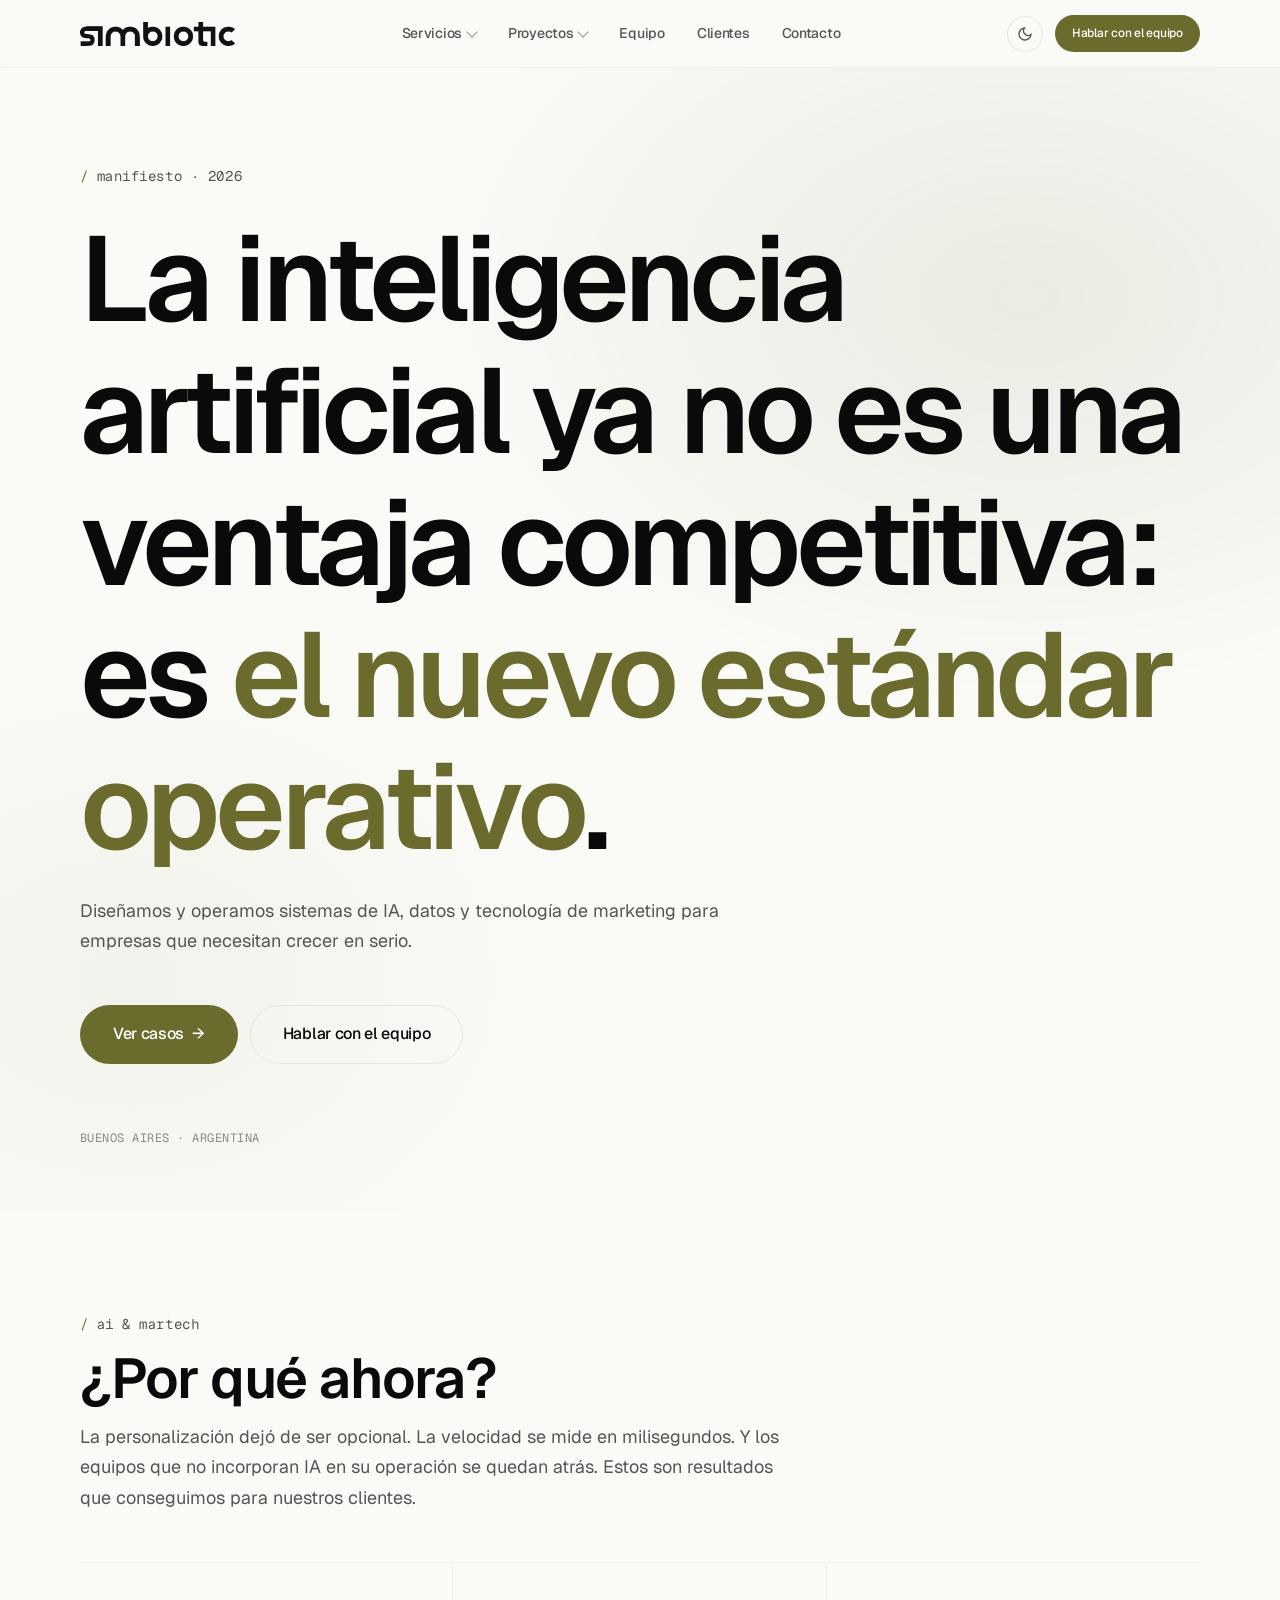
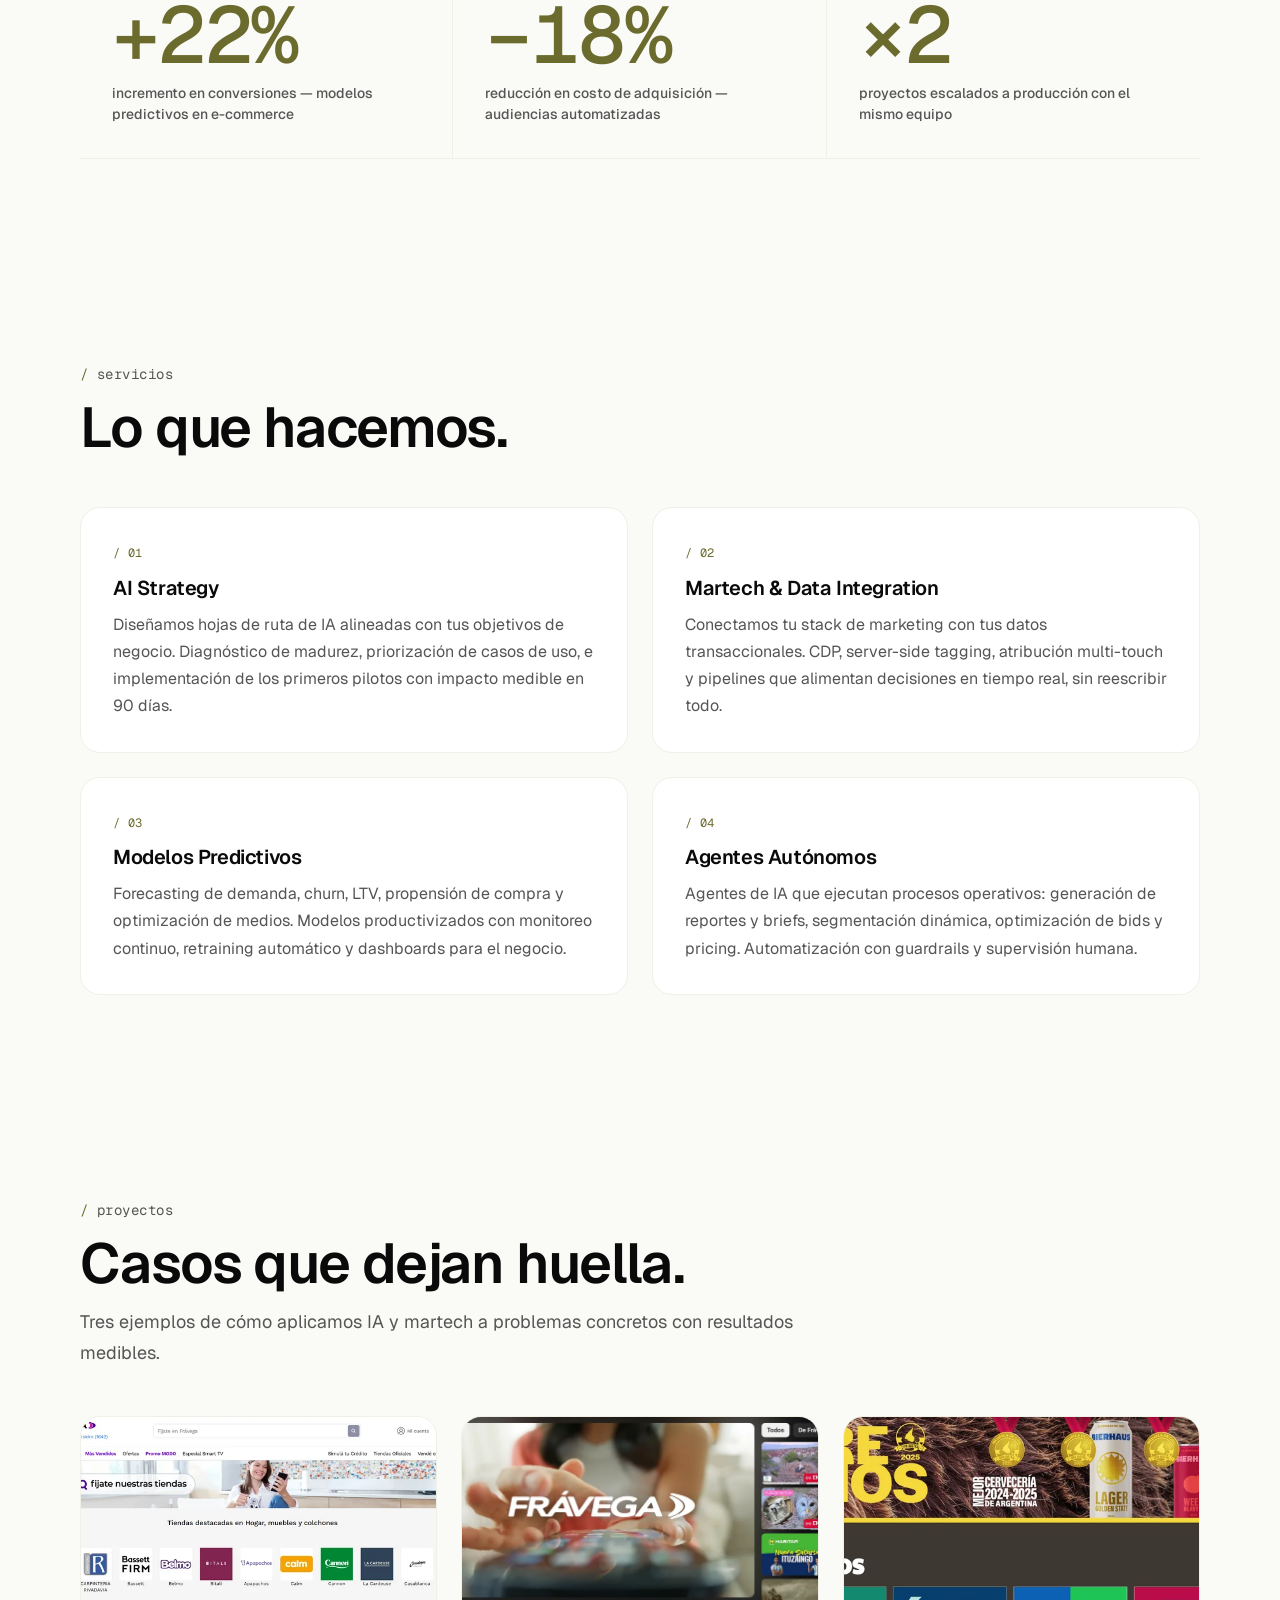
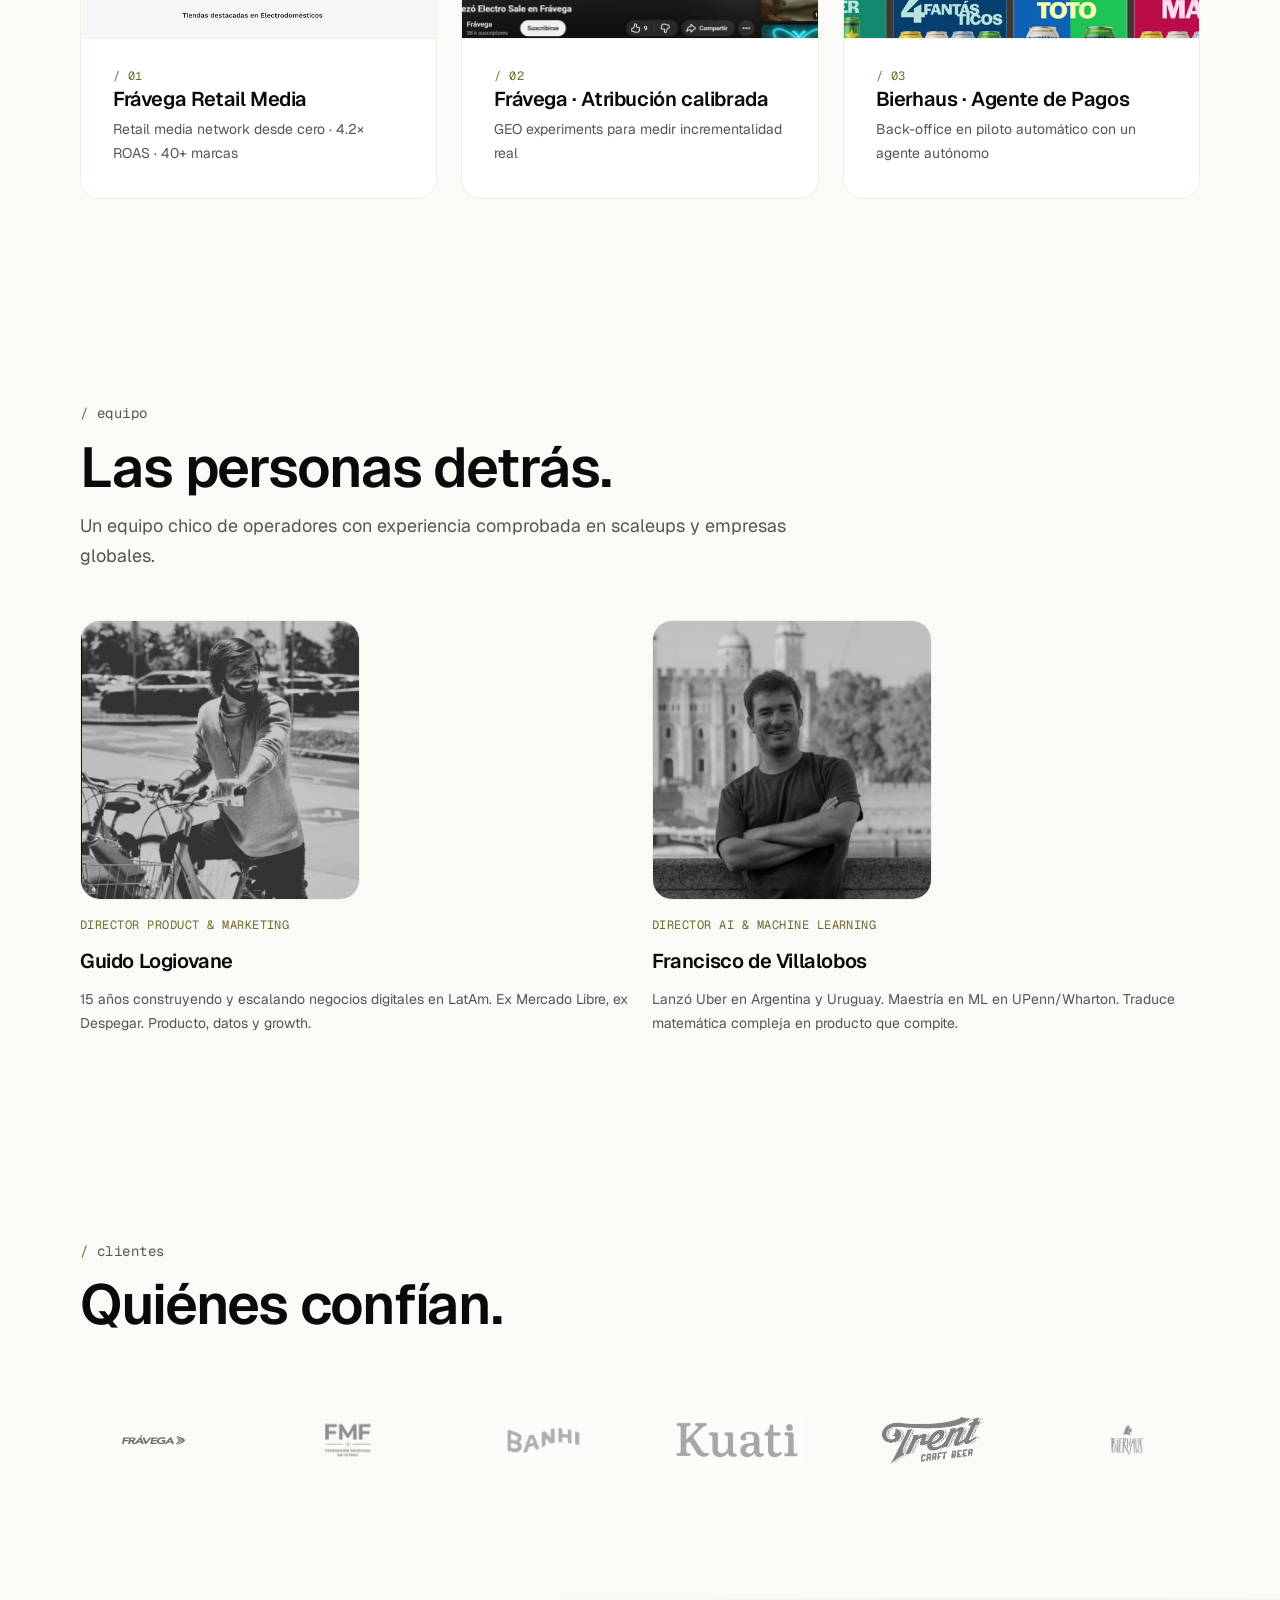
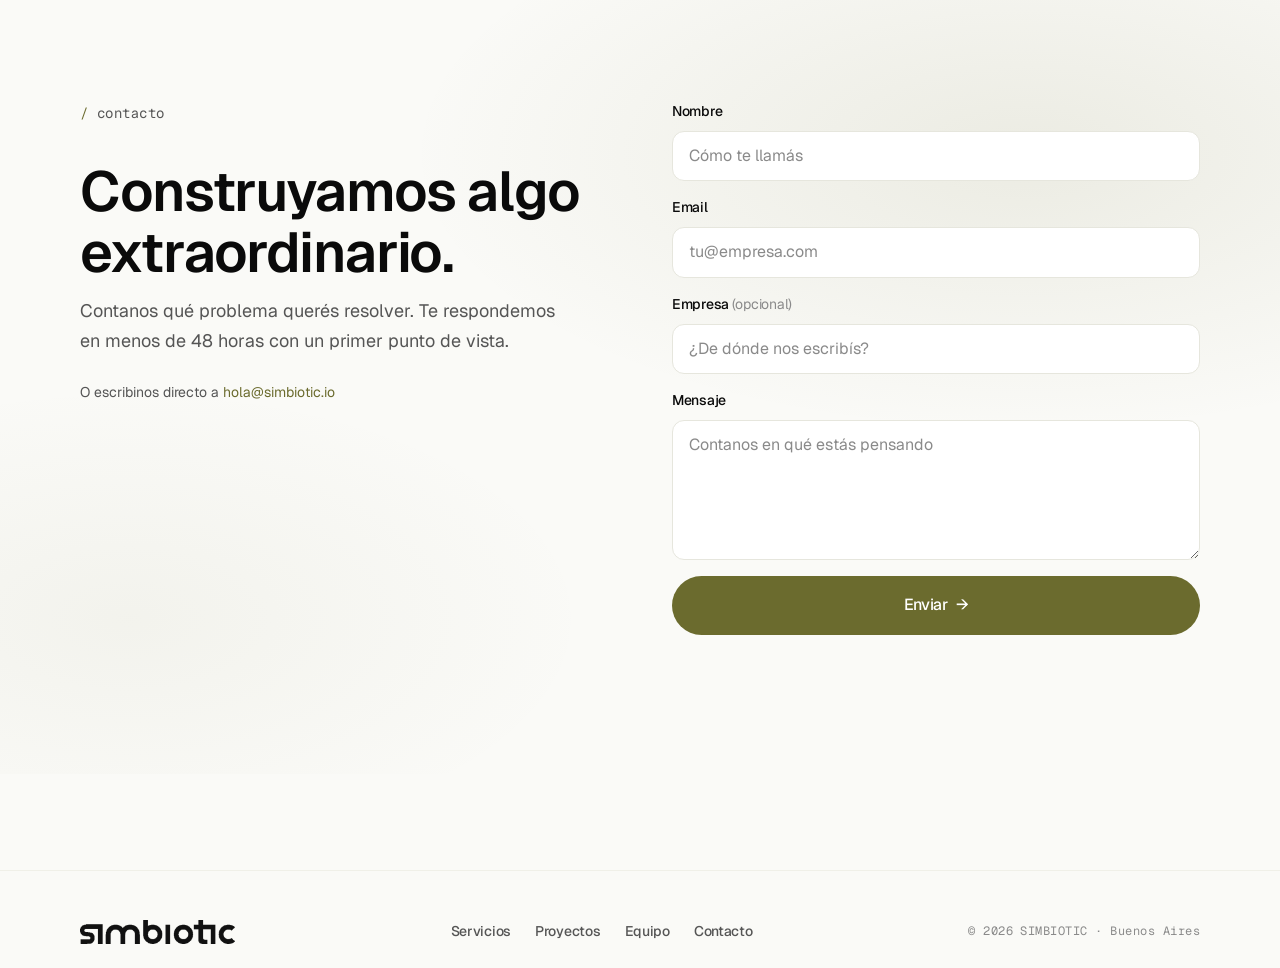
==== commit 9ba4b8e4: "Remove Manuel Massonneau from team section Quita la tarjeta de Manuel Massonneau del equipo en index" ====
--- a/index.html
+++ b/index.html
@@ -3,16 +3,22 @@
 <head>
   <meta charset="utf-8">
   <meta name="viewport" content="width=device-width, initial-scale=1, viewport-fit=cover">
-  <meta name="description" content="SIMBIOTIC — Consultora de AI & Martech en Buenos Aires. Diseñamos y operamos sistemas de inteligencia artificial, datos y tecnología de marketing que crecen con tu negocio.">
+  <meta name="description" content="SIMBIOTIC — Consultora de AI & Martech en Buenos Aires. Diseñamos y operamos sistemas de inteligencia artificial, datos y tecnología de marketing para empresas que crecen en serio.">
   <meta name="theme-color" content="#fafaf7" media="(prefers-color-scheme: light)">
   <meta name="theme-color" content="#0a0a0a" media="(prefers-color-scheme: dark)">
-
-  <title>SIMBIOTIC — AI & Martech Consultancy</title>
+  <meta name="author" content="SIMBIOTIC">
+  <meta name="robots" content="index, follow, max-image-preview:large">
+
+  <title>SIMBIOTIC — AI & Martech Consultancy · Buenos Aires</title>
 
   <link rel="canonical" href="https://simbiotic.io/">
-  <link rel="icon" type="image/png" sizes="16x16" href="./public/favicon-16.png">
-  <link rel="icon" type="image/png" sizes="512x512" href="./public/pwa-512.png">
-  <link rel="apple-touch-icon" href="./public/pwa-512.png">
+
+  <!-- Favicons branded -->
+  <link rel="icon" type="image/png" sizes="16x16" href="/public/favicon-16.png">
+  <link rel="icon" type="image/png" sizes="32x32" href="/public/favicon-32.png">
+  <link rel="icon" type="image/png" sizes="48x48" href="/public/favicon-48.png">
+  <link rel="apple-touch-icon" sizes="180x180" href="/public/apple-touch-icon.png">
+  <link rel="manifest" href="/public/manifest.json">
 
   <!-- Anti-FOUC: aplica dark mode antes de renderizar si el usuario lo eligió. -->
   <script>
@@ -32,13 +38,69 @@
 
   <link rel="stylesheet" href="./css/main.css">
 
-  <!-- Open Graph (placeholder hasta generar OG image en Fase 6) -->
+  <!-- Open Graph -->
+  <meta property="og:type" content="website">
+  <meta property="og:site_name" content="SIMBIOTIC">
+  <meta property="og:locale" content="es_AR">
   <meta property="og:title" content="SIMBIOTIC — AI & Martech Consultancy">
-  <meta property="og:description" content="Diseñamos sistemas de IA y martech que escalan. Consultora en Buenos Aires.">
+  <meta property="og:description" content="Diseñamos sistemas de IA, datos y martech para empresas que crecen en serio. Buenos Aires.">
   <meta property="og:url" content="https://simbiotic.io/">
-  <meta property="og:type" content="website">
-  <meta property="og:image" content="./assets/img/simbiotic-logo-blanco.png">
+  <meta property="og:image" content="https://simbiotic.io/public/og-image.png">
+  <meta property="og:image:width" content="1200">
+  <meta property="og:image:height" content="630">
+  <meta property="og:image:alt" content="SIMBIOTIC — AI & Martech Consultancy">
+
+  <!-- Twitter Cards -->
   <meta name="twitter:card" content="summary_large_image">
+  <meta name="twitter:title" content="SIMBIOTIC — AI & Martech Consultancy">
+  <meta name="twitter:description" content="Diseñamos sistemas de IA, datos y martech para empresas que crecen en serio.">
+  <meta name="twitter:image" content="https://simbiotic.io/public/og-image.png">
+
+  <!-- Schema.org structured data: Organization + Founders -->
+  <script type="application/ld+json">
+  {
+    "@context": "https://schema.org",
+    "@graph": [
+      {
+        "@type": "Organization",
+        "@id": "https://simbiotic.io/#organization",
+        "name": "SIMBIOTIC",
+        "url": "https://simbiotic.io/",
+        "logo": "https://simbiotic.io/assets/img/simbiotic-logo-negro.png",
+        "image": "https://simbiotic.io/public/og-image.png",
+        "description": "Consultora de AI & Martech en Buenos Aires.",
+        "email": "hola@simbiotic.io",
+        "address": {
+          "@type": "PostalAddress",
+          "addressLocality": "Buenos Aires",
+          "addressCountry": "AR"
+        },
+        "founder": [
+          { "@type": "Person", "name": "Guido Logiovane", "jobTitle": "Director Product & Marketing" },
+          { "@type": "Person", "name": "Francisco de Villalobos", "jobTitle": "Director AI & Machine Learning" }
+        ],
+        "knowsAbout": [
+          "Artificial Intelligence",
+          "Machine Learning",
+          "Marketing Technology",
+          "Data Engineering",
+          "Predictive Modeling",
+          "Retail Media",
+          "Marketing Attribution",
+          "Autonomous Agents"
+        ]
+      },
+      {
+        "@type": "WebSite",
+        "@id": "https://simbiotic.io/#website",
+        "url": "https://simbiotic.io/",
+        "name": "SIMBIOTIC",
+        "publisher": { "@id": "https://simbiotic.io/#organization" },
+        "inLanguage": "es-AR"
+      }
+    ]
+  }
+  </script>
 </head>
 <body>
 
@@ -316,7 +378,7 @@
           </p>
         </div>
 
-        <div class="grid-3">
+        <div class="grid-2">
           <article class="team-card reveal">
             <div class="team-photo">
               <img src="./assets/img/team/guido.webp" alt="Foto de Guido Logiovane" width="280" height="280" loading="lazy">
@@ -338,18 +400,6 @@
             <p class="team-bio">
               Lanzó Uber en Argentina y Uruguay. Maestría en ML en UPenn/Wharton.
               Traduce matemática compleja en producto que compite.
-            </p>
-          </article>
-
-          <article class="team-card reveal">
-            <div class="team-photo">
-              <img src="./assets/img/team/manuel.webp" alt="Foto de Manuel Massonneau" width="280" height="280" loading="lazy">
-            </div>
-            <span class="team-role">Director Creativo</span>
-            <h3 class="team-name">Manuel Massonneau</h3>
-            <p class="team-bio">
-              Ex McCann. Estrategias creativas para Coca-Cola, Adidas y Audi
-              en mercados globales. La tecnología comunica con la fuerza con que convierte.
             </p>
           </article>
         </div>
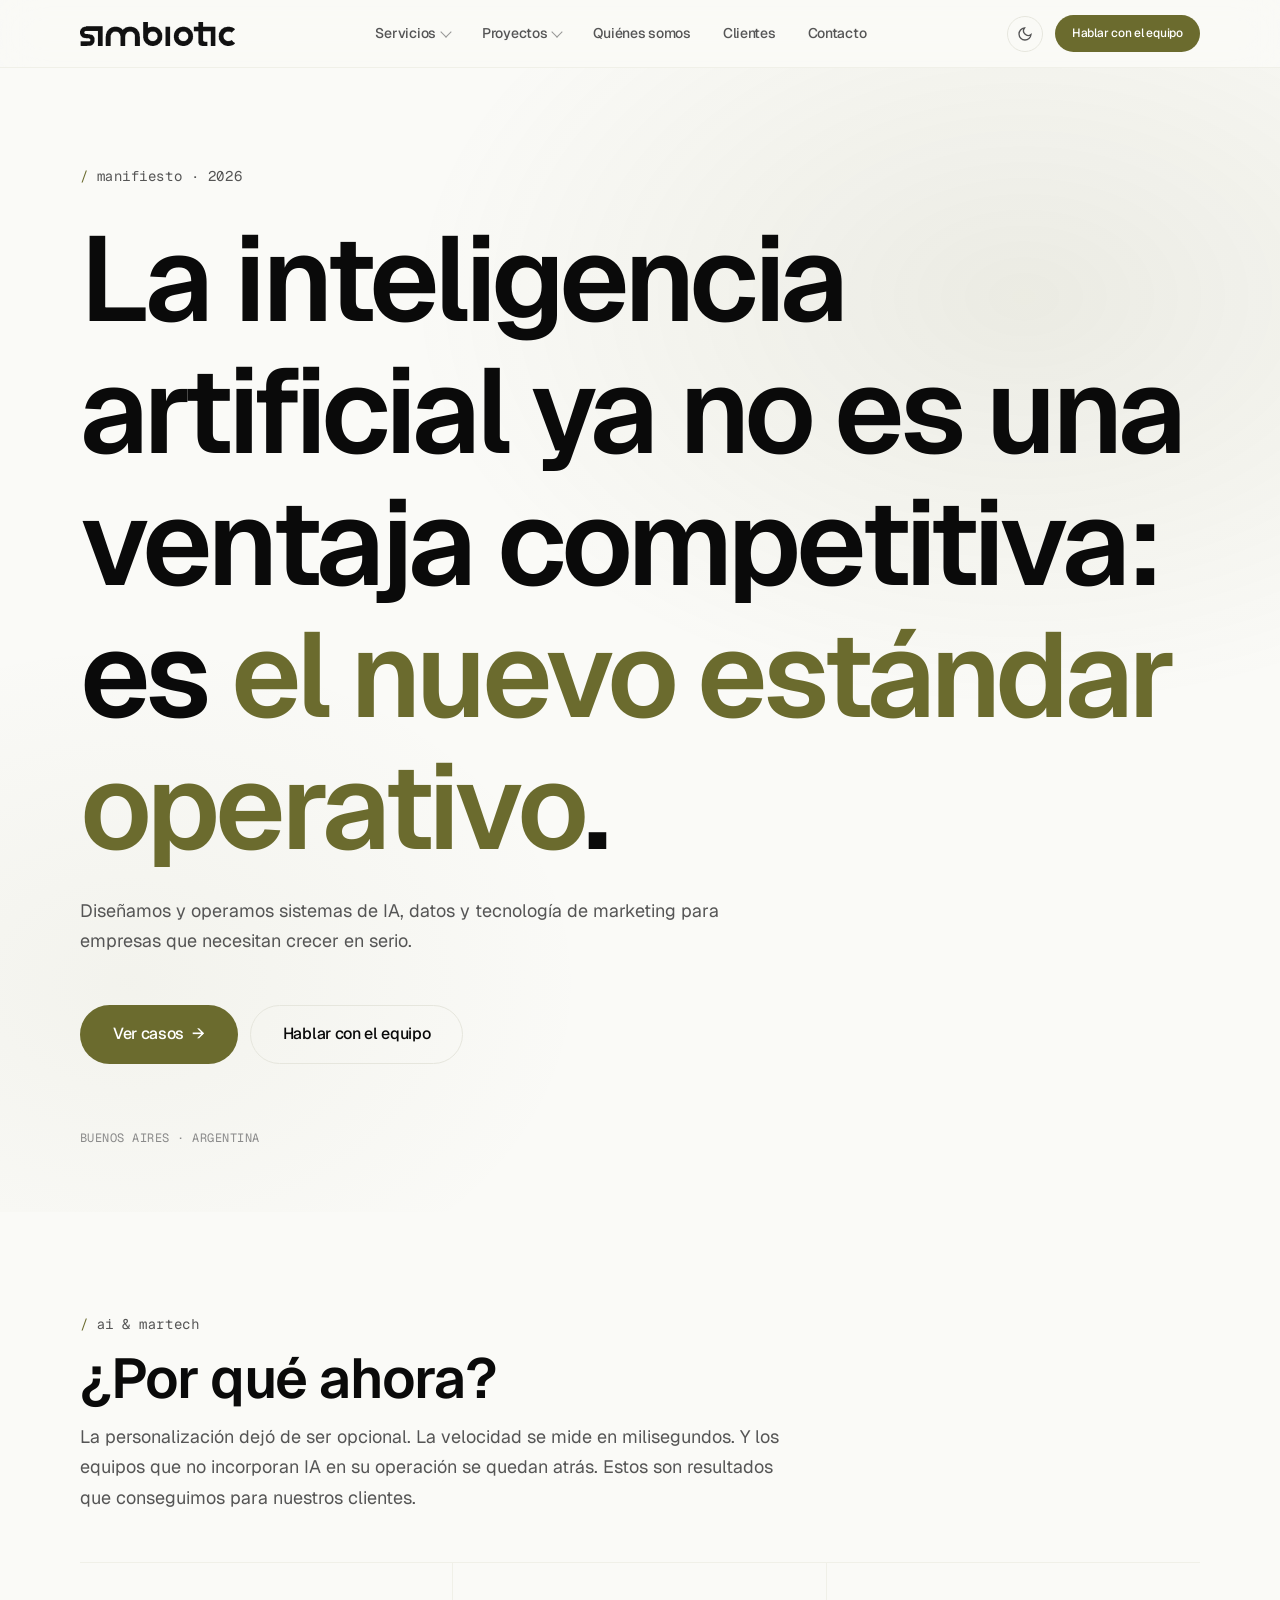
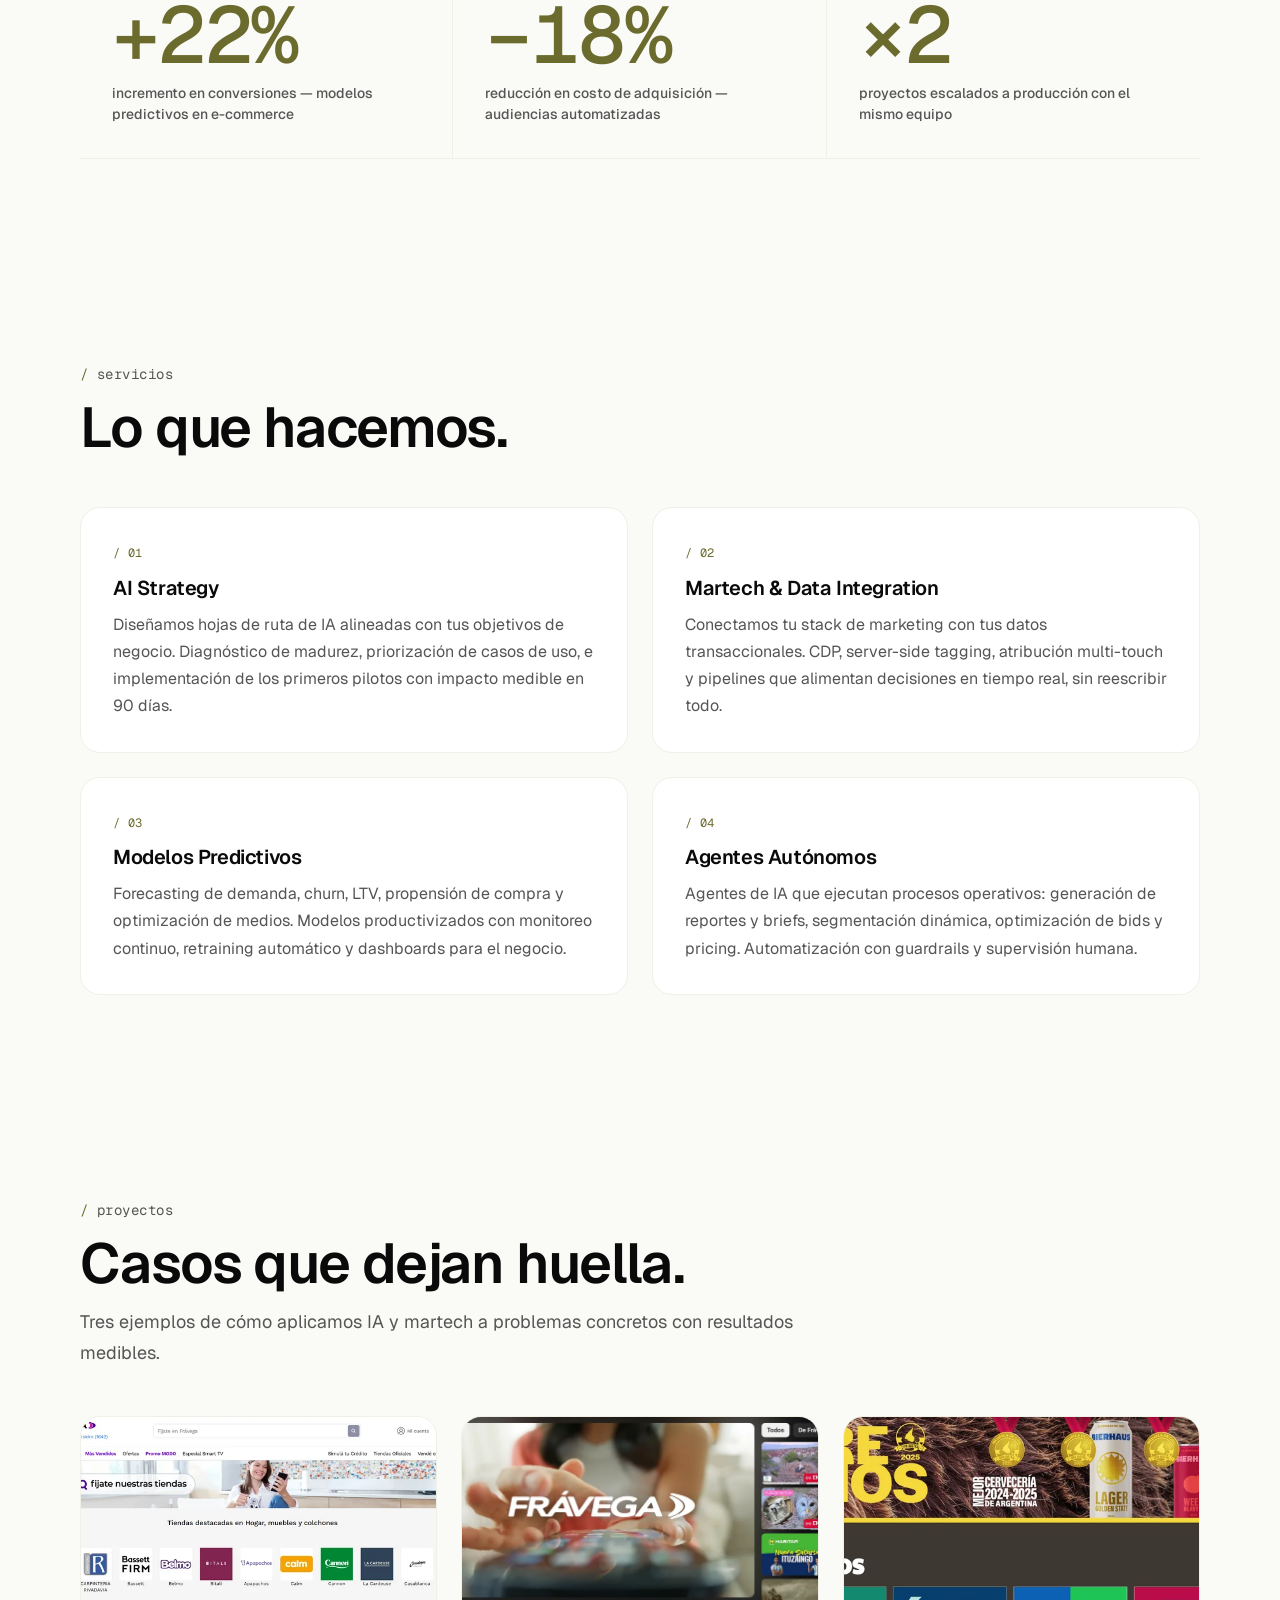
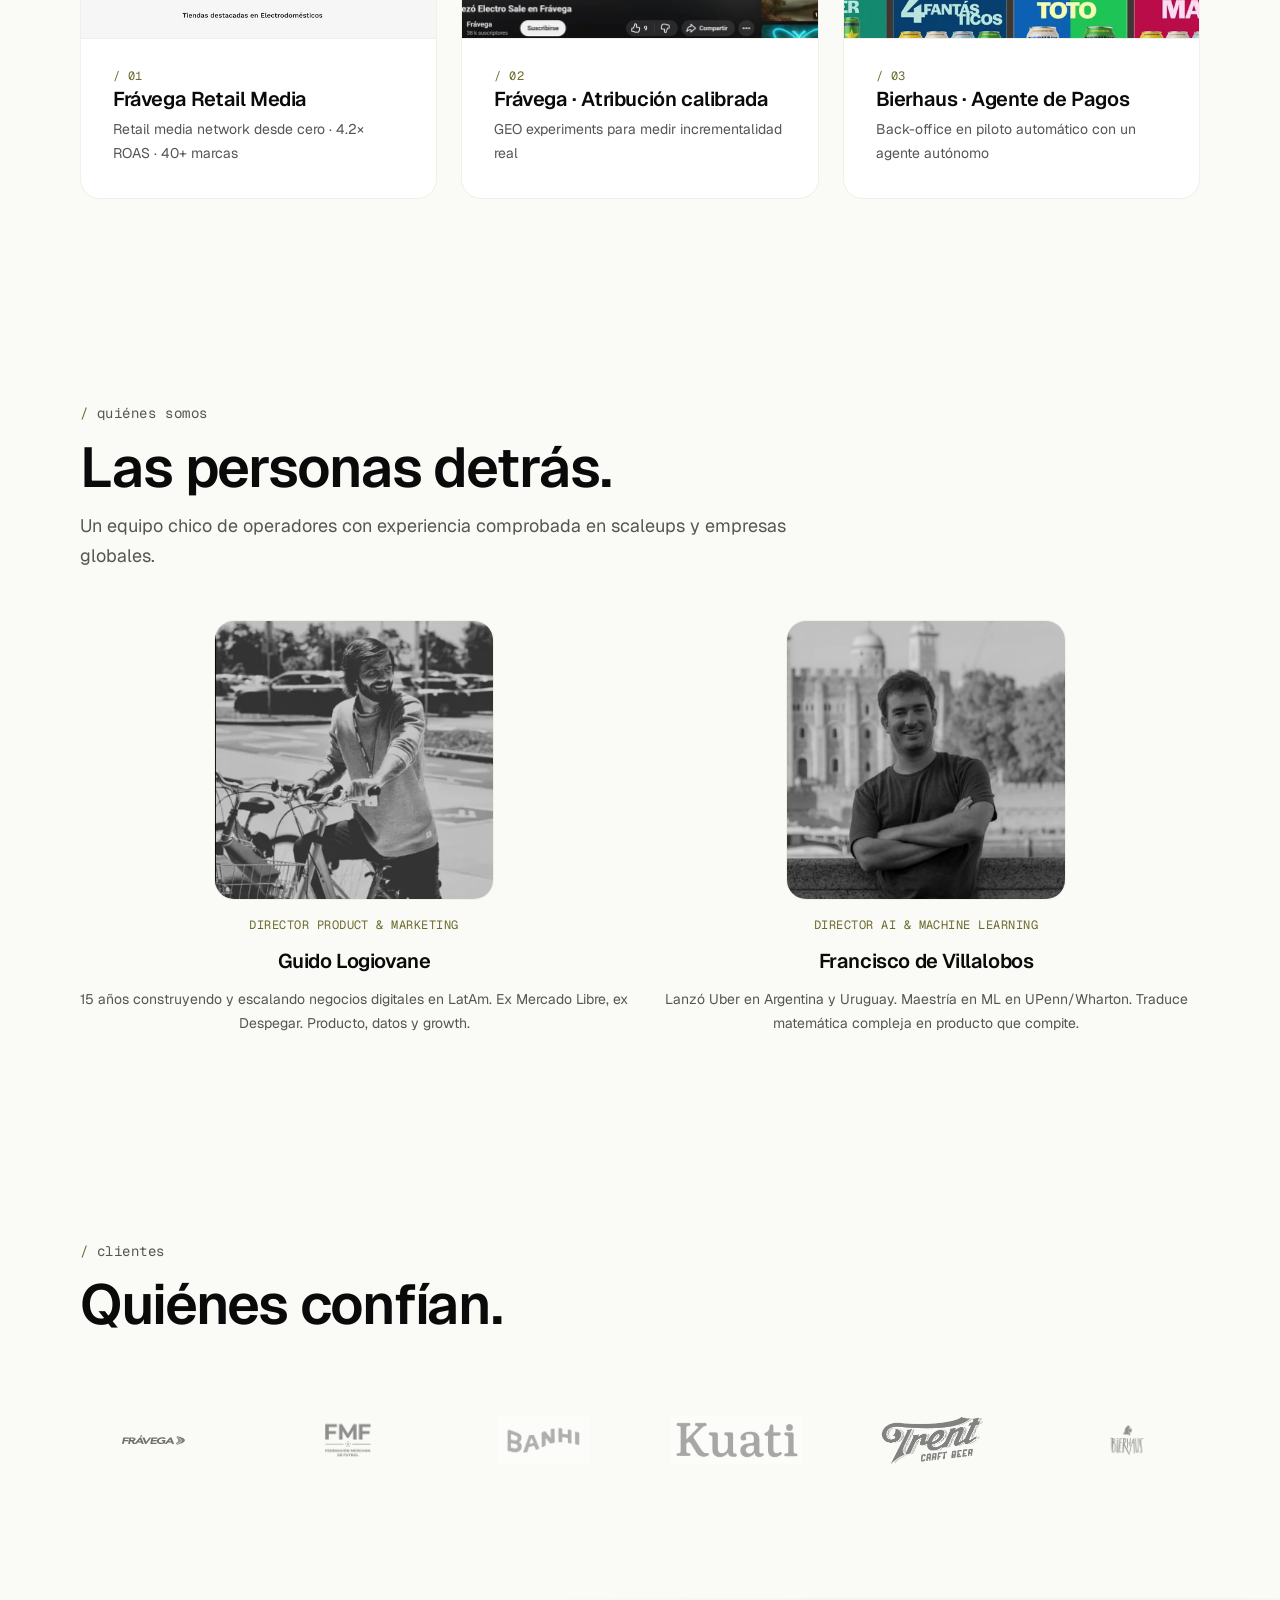
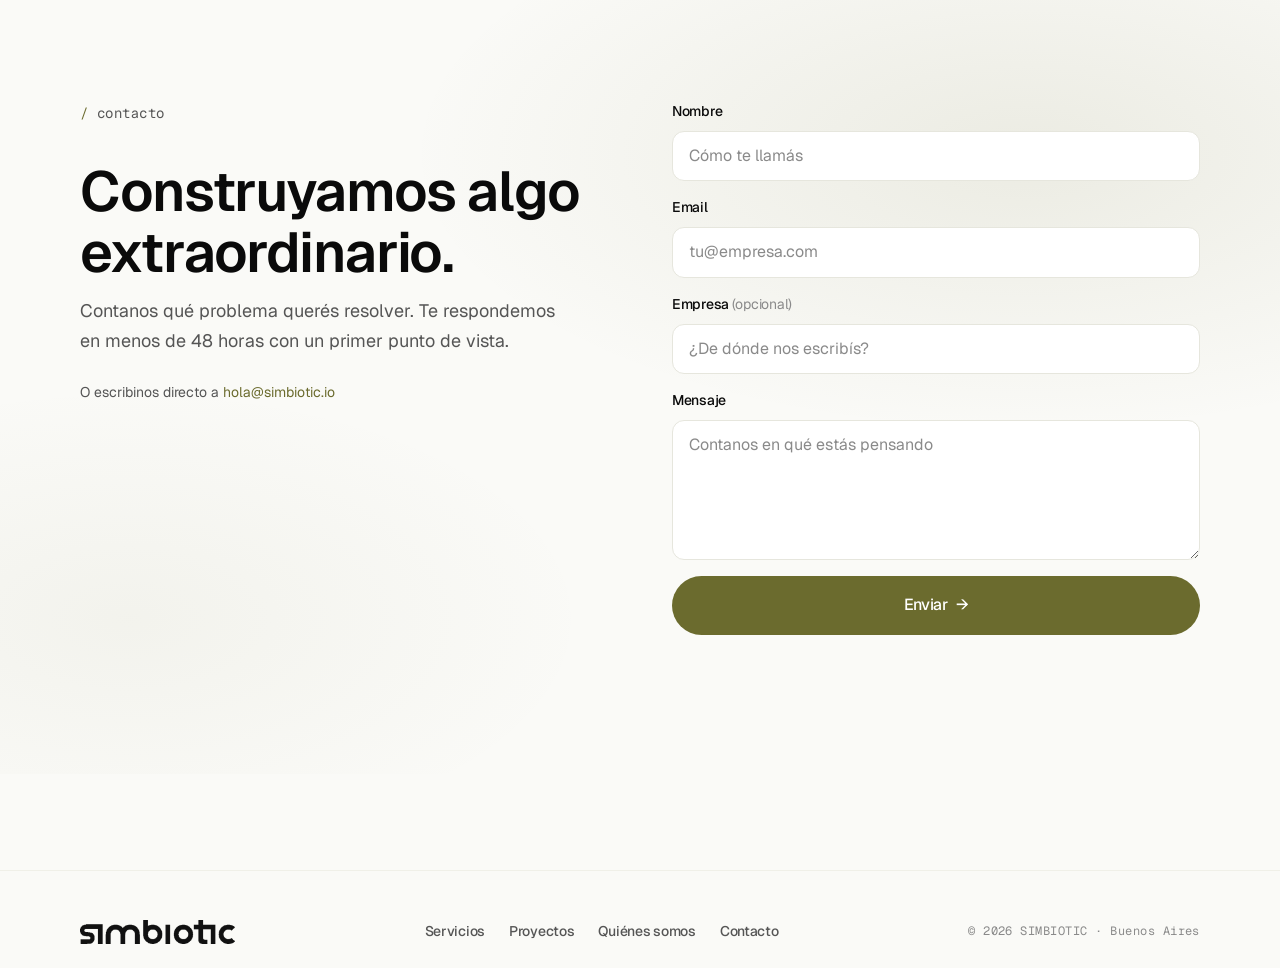
==== commit 0950f4bb: "Center team photos and rename Equipo -> Quiénes somos - Centra fotos y textos dentro de cada team-ca" ====
--- a/index.html
+++ b/index.html
@@ -181,7 +181,7 @@
           </div>
         </li>
 
-        <li class="nav-item"><a class="nav-link" href="#equipo">Equipo</a></li>
+        <li class="nav-item"><a class="nav-link" href="#equipo">Quiénes somos</a></li>
         <li class="nav-item"><a class="nav-link" href="#clientes">Clientes</a></li>
         <li class="nav-item"><a class="nav-link" href="#contacto">Contacto</a></li>
       </ul>
@@ -370,7 +370,7 @@
     <section class="section" id="equipo">
       <div class="container">
         <div class="section-head reveal">
-          <span class="section-tag">equipo</span>
+          <span class="section-tag">quiénes somos</span>
           <h2>Las personas detrás.</h2>
           <p class="text-muted" style="font-size: var(--fs-lg);">
             Un equipo chico de operadores con experiencia comprobada en
@@ -487,7 +487,7 @@
         <ul style="display: flex; gap: var(--space-5); list-style: none; padding: 0; margin: 0; flex-wrap: wrap;">
           <li><a class="nav-link" href="#servicios">Servicios</a></li>
           <li><a class="nav-link" href="#proyectos">Proyectos</a></li>
-          <li><a class="nav-link" href="#equipo">Equipo</a></li>
+          <li><a class="nav-link" href="#equipo">Quiénes somos</a></li>
           <li><a class="nav-link" href="#contacto">Contacto</a></li>
         </ul>
       </nav>
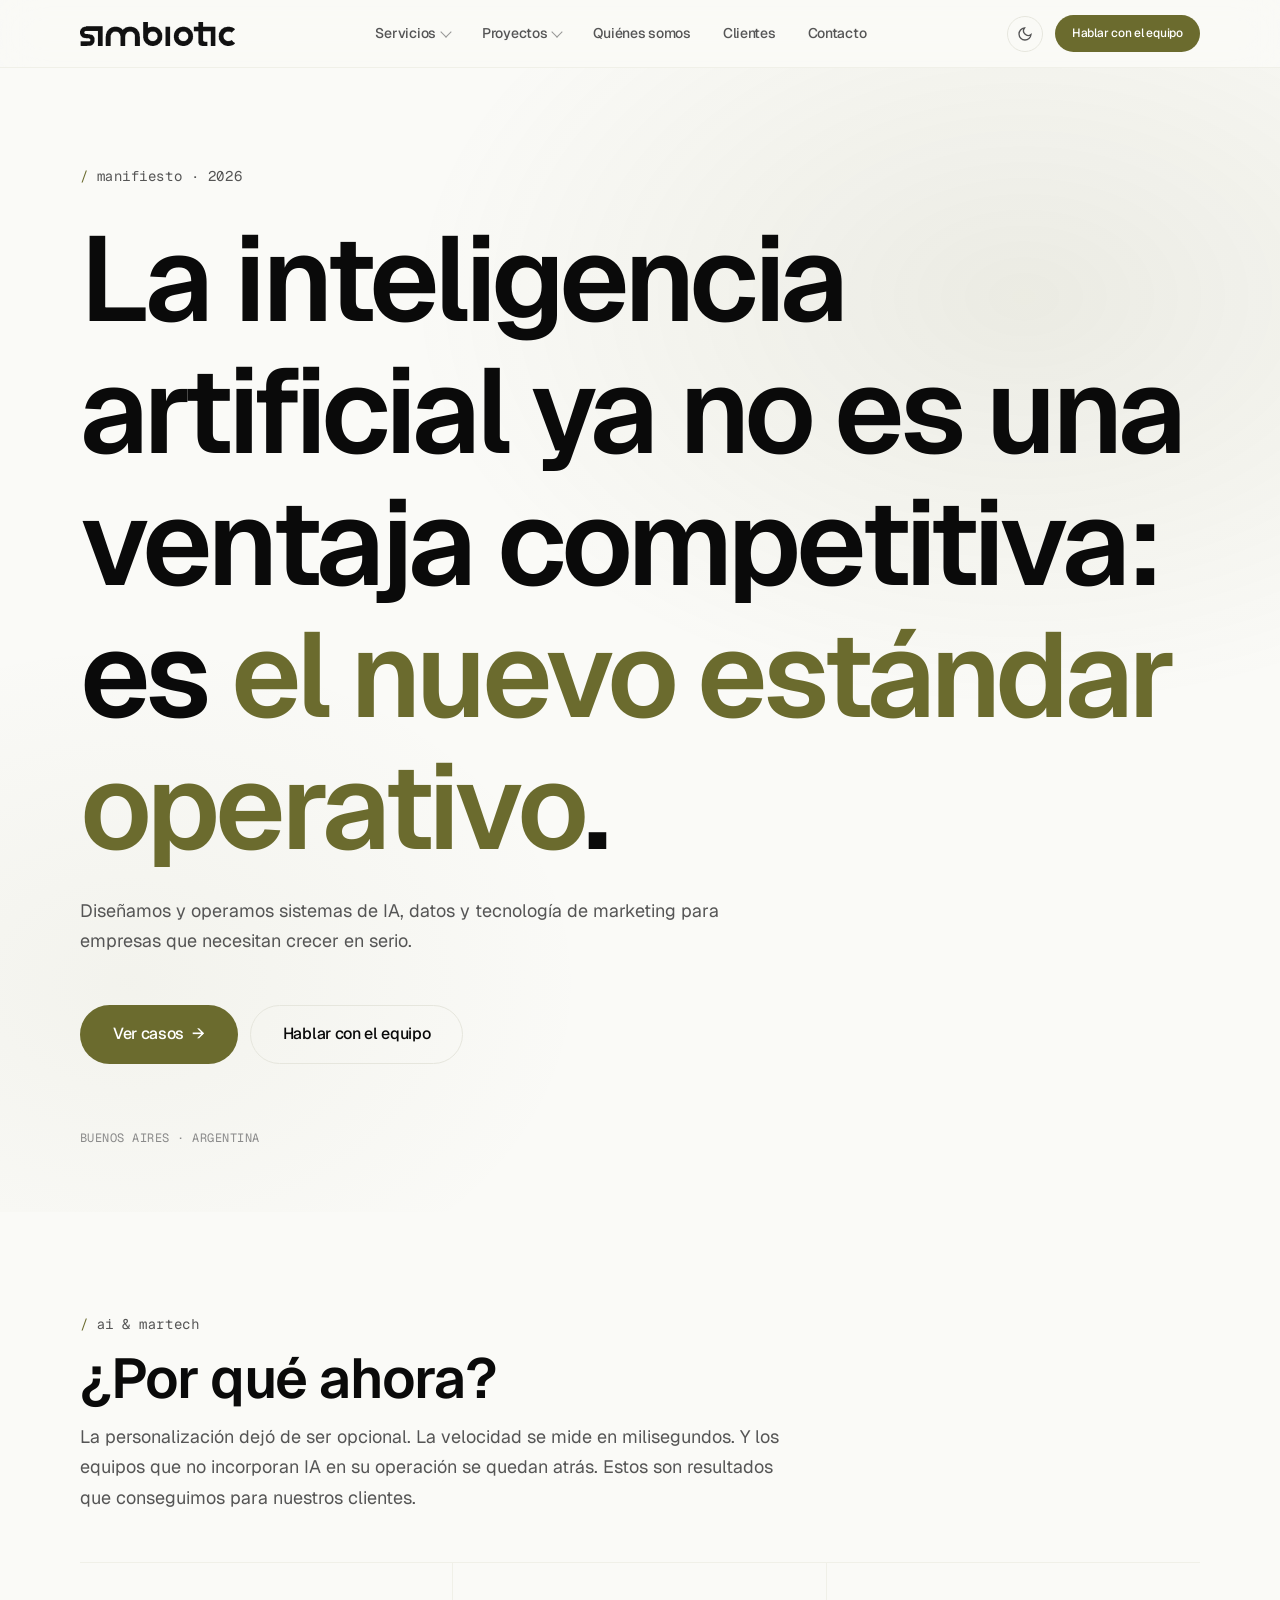
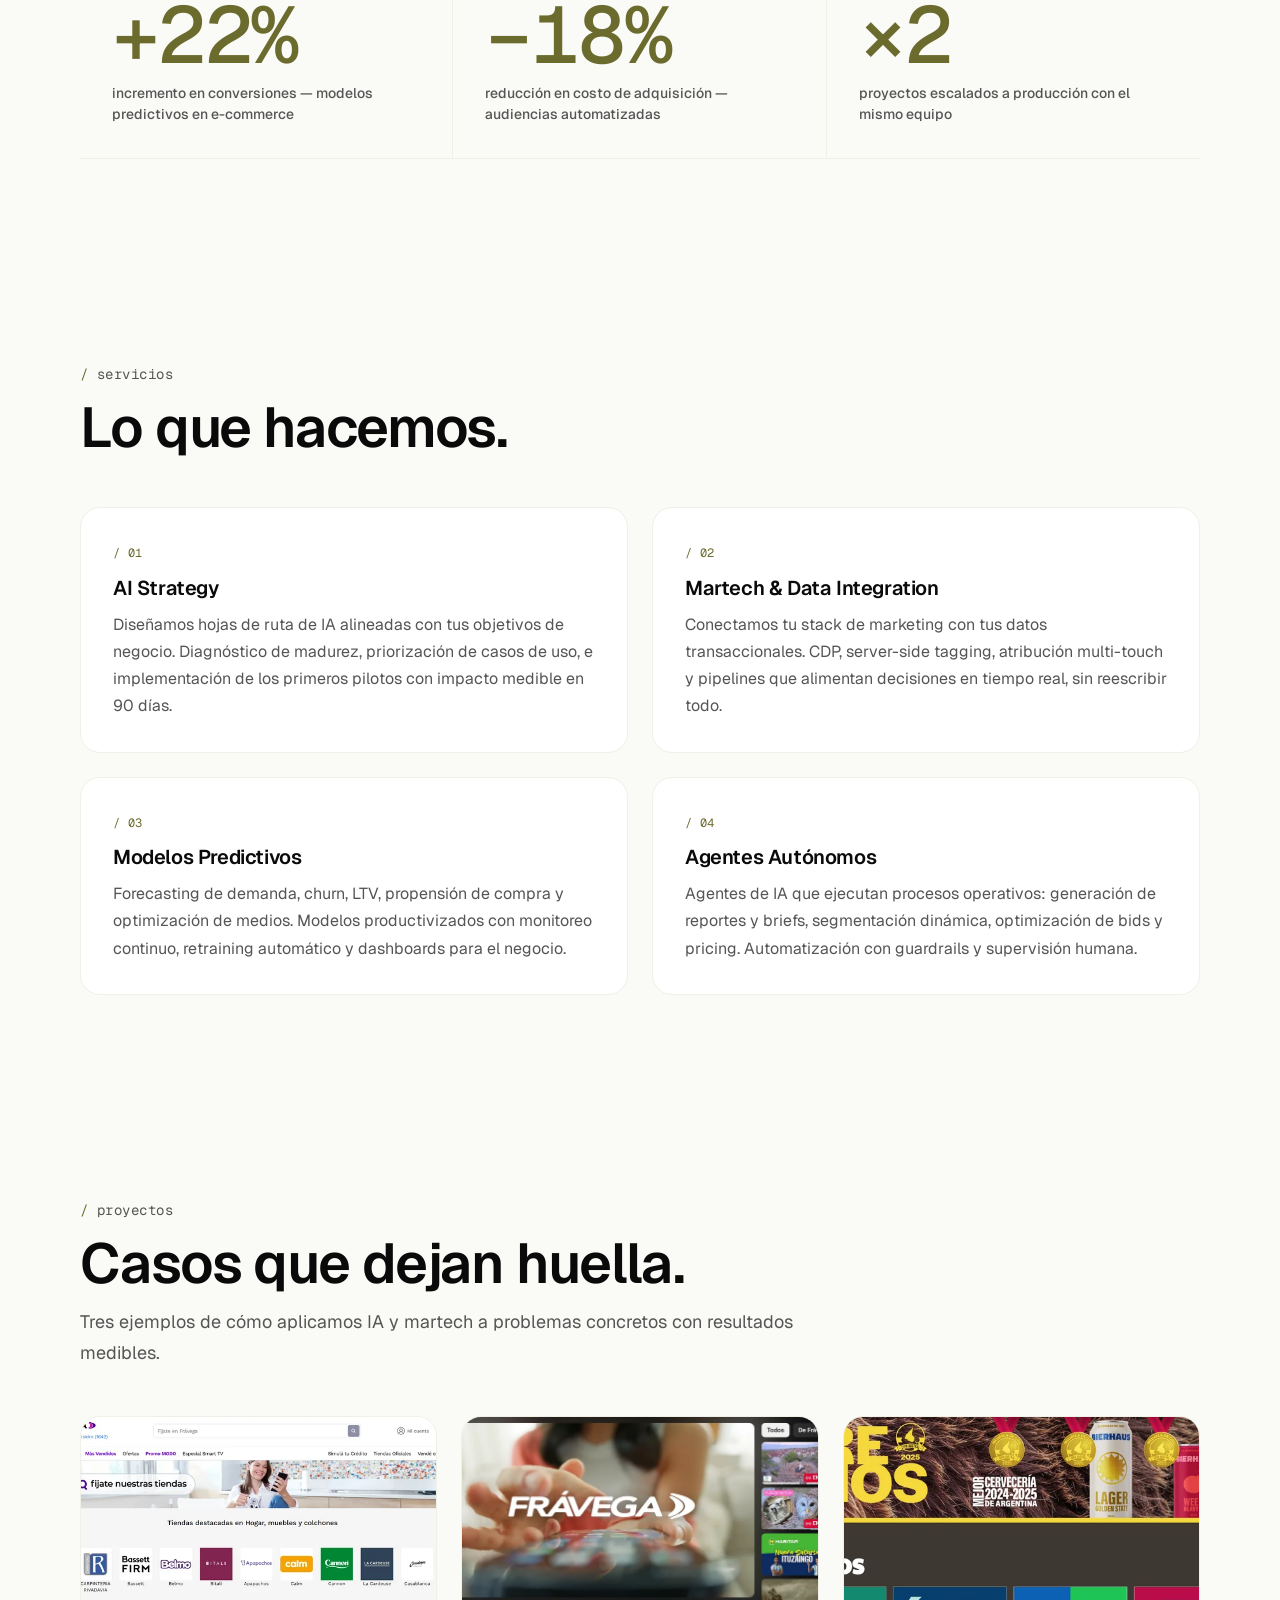
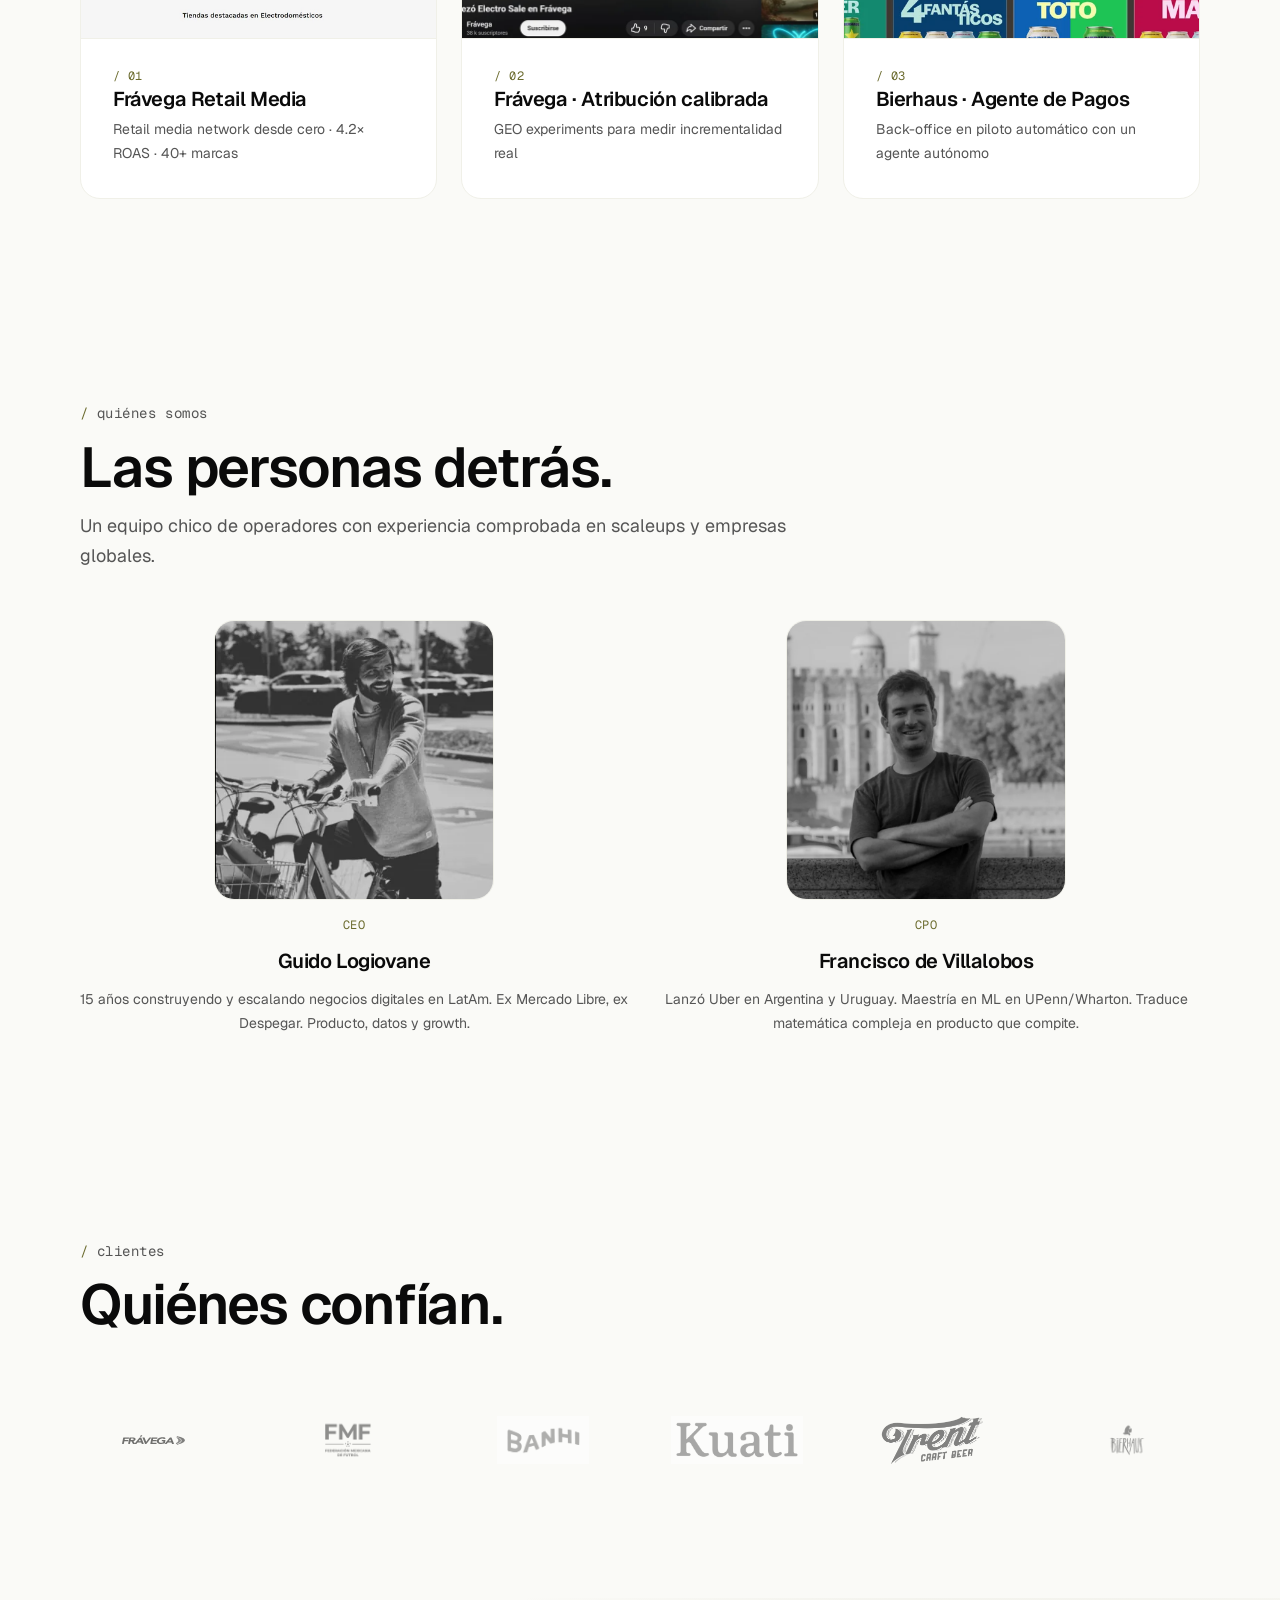
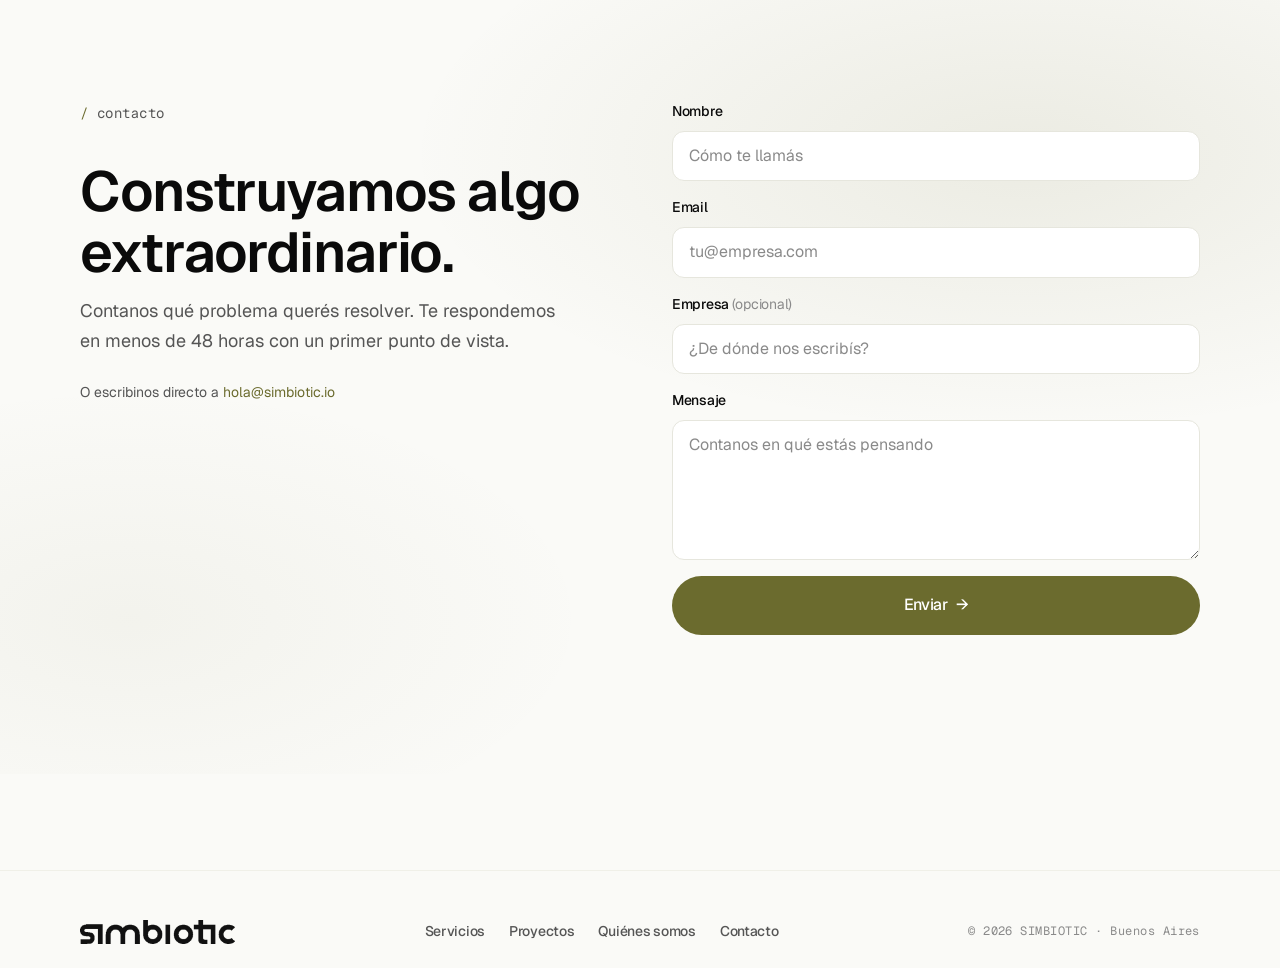
==== commit 246a129a: "Update Guido and Francisco titles to CEO and CPO Actualiza los roles del equipo en team-role (index." ====
--- a/index.html
+++ b/index.html
@@ -76,8 +76,8 @@
           "addressCountry": "AR"
         },
         "founder": [
-          { "@type": "Person", "name": "Guido Logiovane", "jobTitle": "Director Product & Marketing" },
-          { "@type": "Person", "name": "Francisco de Villalobos", "jobTitle": "Director AI & Machine Learning" }
+          { "@type": "Person", "name": "Guido Logiovane", "jobTitle": "CEO" },
+          { "@type": "Person", "name": "Francisco de Villalobos", "jobTitle": "CPO" }
         ],
         "knowsAbout": [
           "Artificial Intelligence",
@@ -383,7 +383,7 @@
             <div class="team-photo">
               <img src="./assets/img/team/guido.webp" alt="Foto de Guido Logiovane" width="280" height="280" loading="lazy">
             </div>
-            <span class="team-role">Director Product & Marketing</span>
+            <span class="team-role">CEO</span>
             <h3 class="team-name">Guido Logiovane</h3>
             <p class="team-bio">
               15 años construyendo y escalando negocios digitales en LatAm.
@@ -395,7 +395,7 @@
             <div class="team-photo">
               <img src="./assets/img/team/francisco.webp" alt="Foto de Francisco de Villalobos" width="280" height="280" loading="lazy">
             </div>
-            <span class="team-role">Director AI & Machine Learning</span>
+            <span class="team-role">CPO</span>
             <h3 class="team-name">Francisco de Villalobos</h3>
             <p class="team-bio">
               Lanzó Uber en Argentina y Uruguay. Maestría en ML en UPenn/Wharton.
